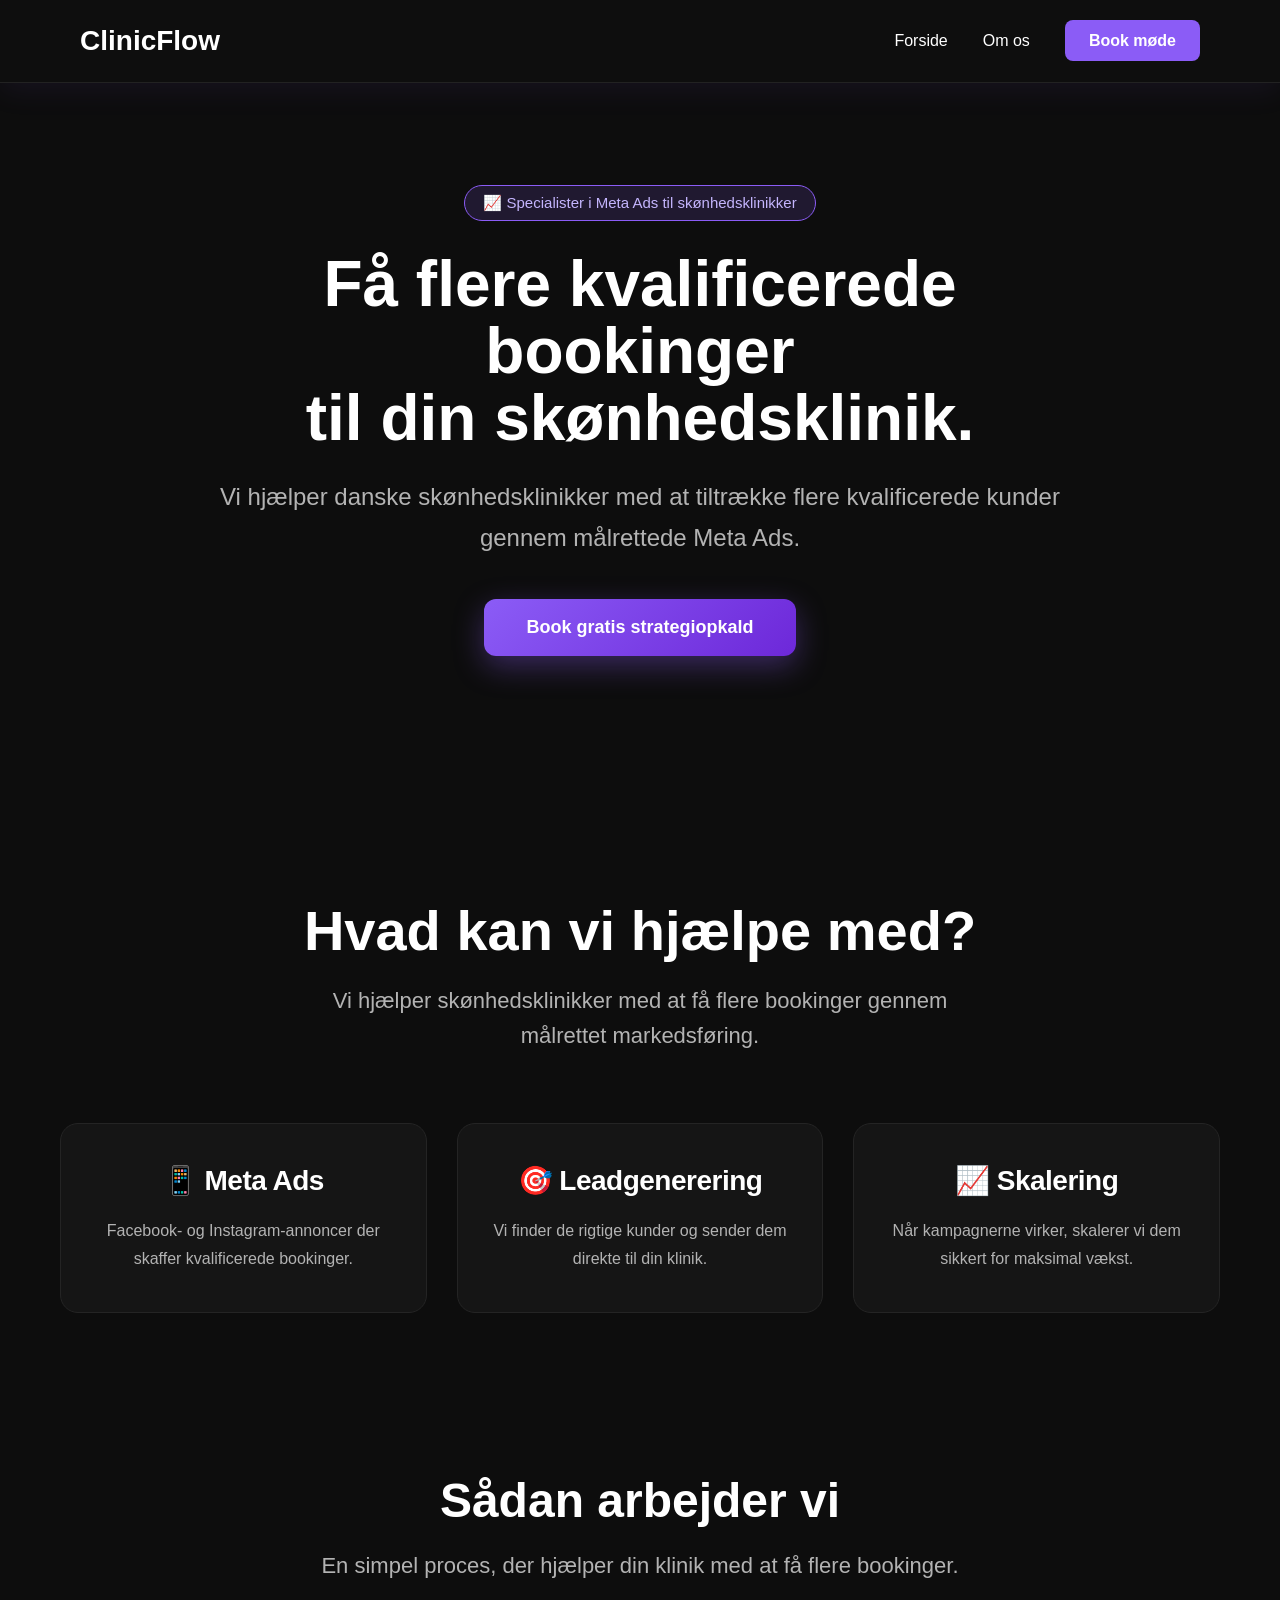
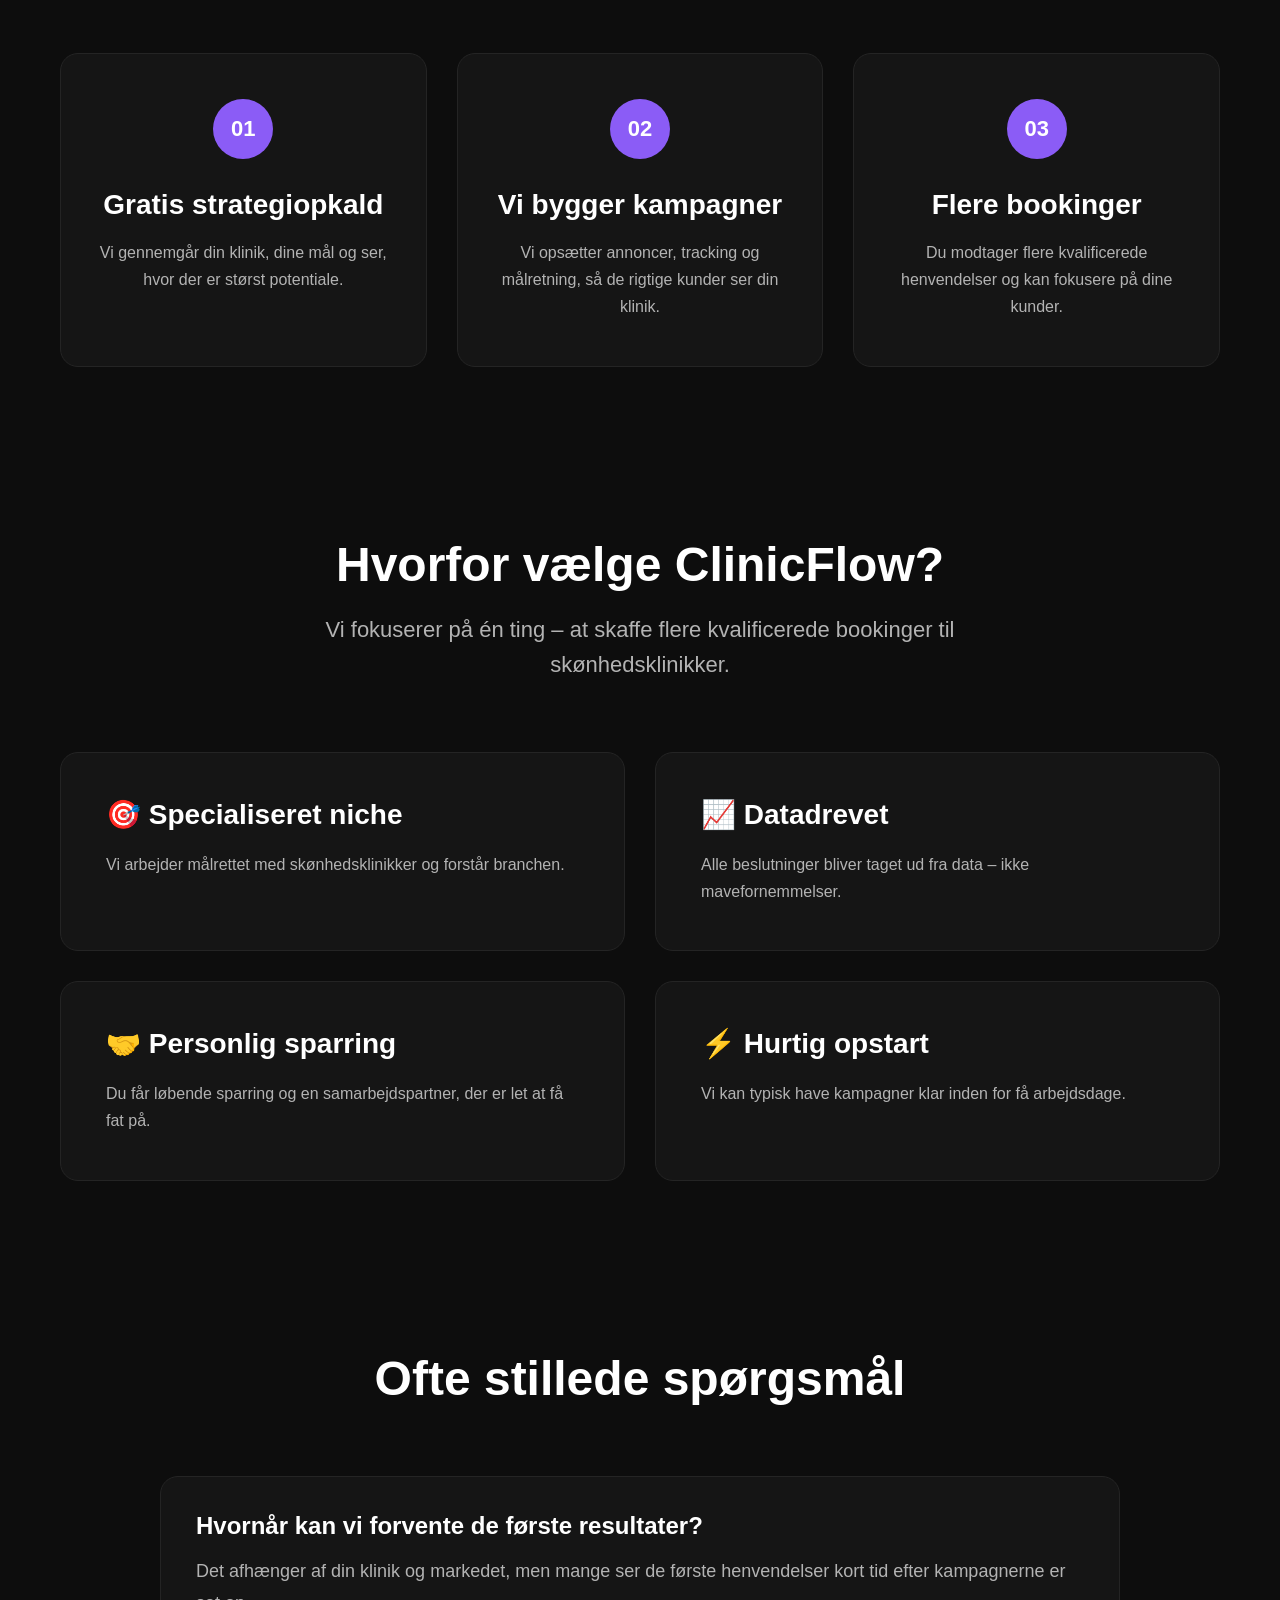
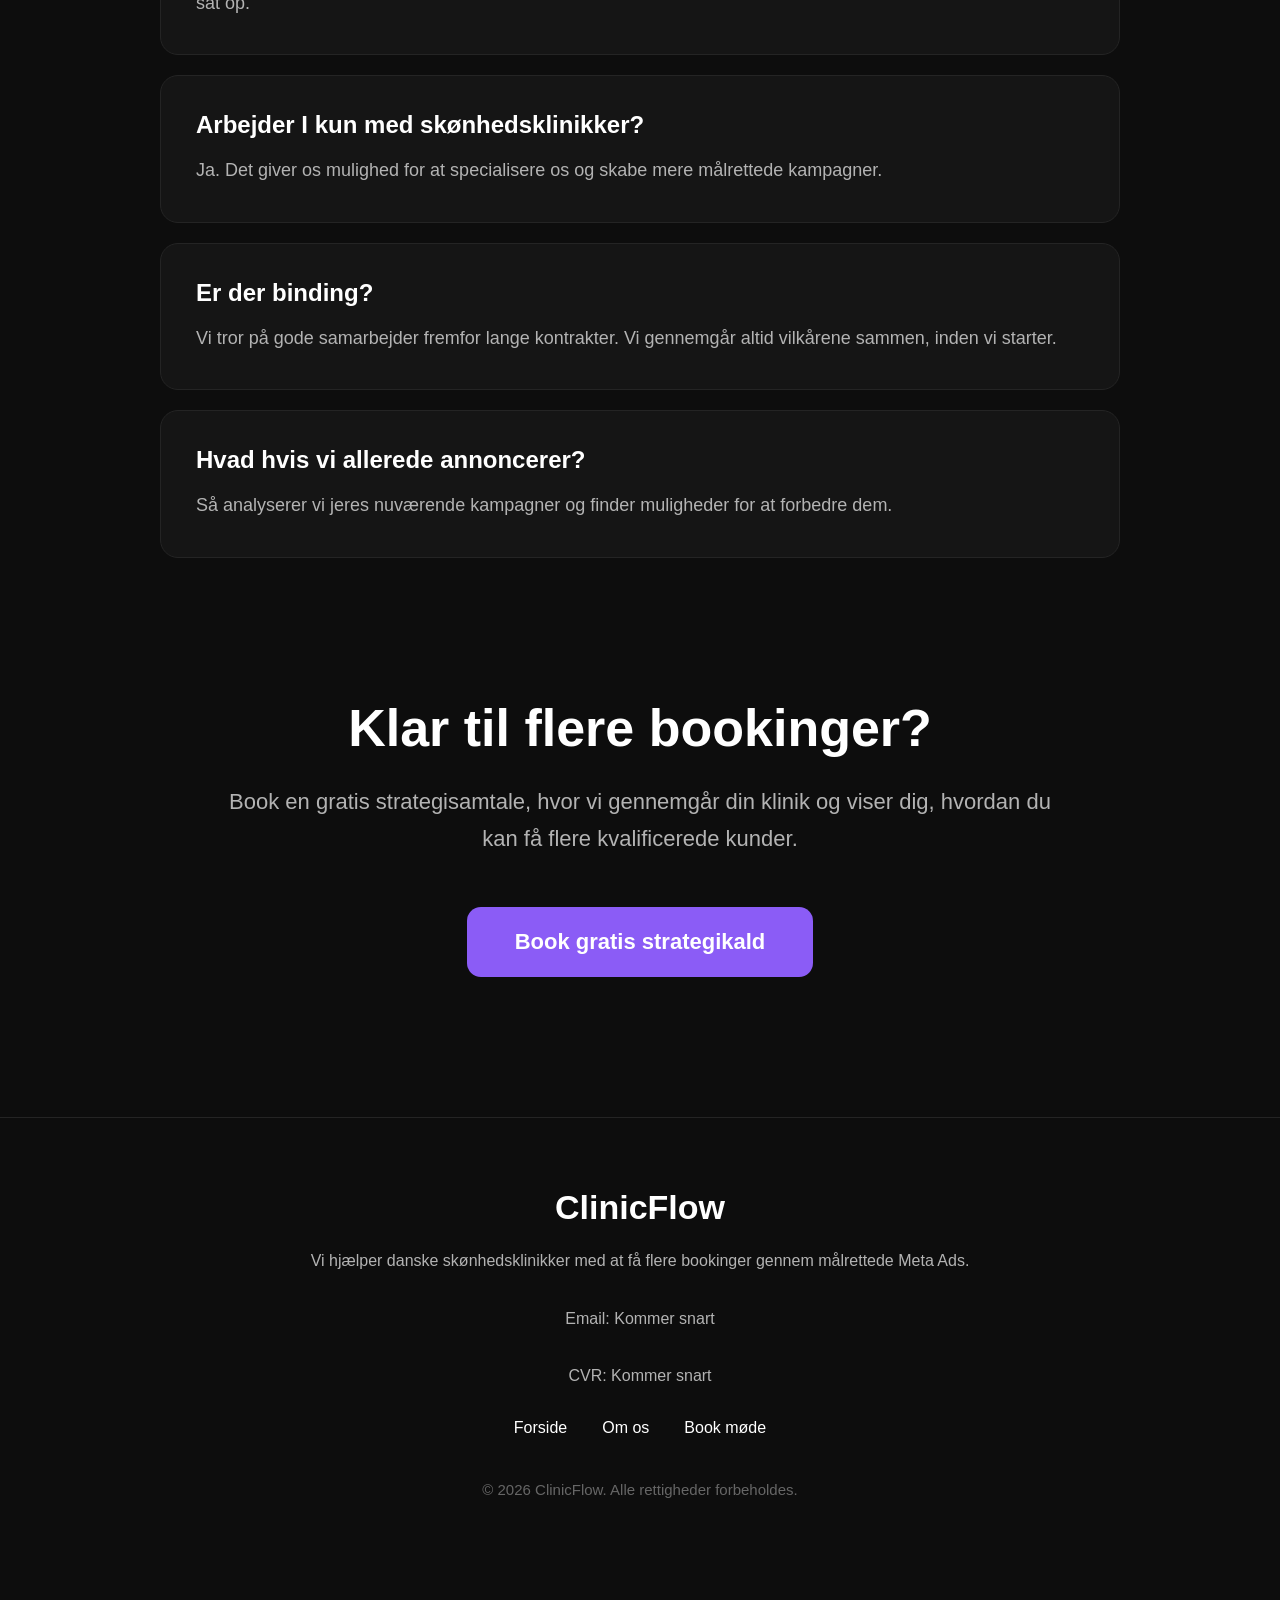
==== index.html @ 16486a9a "Tilføj hjemmeside" ====
<!DOCTYPE html>
<html lang="da">
<head>
    <meta charset="UTF-8">
    <meta name="viewport" content="width=device-width, initial-scale=1.0">

    <title>ClinicFlow | Flere bookinger til din skønhedsklinik</title>

    <link rel="stylesheet" href="css/style.css">
</head>
<body>

    
<header>
    <nav class="navbar">
        <a href="index.html" class="logo">ClinicFlow</a>

        <ul class="nav-links">
            <li><a href="index.html">Forside</a></li>
            <li><a href="about.html">Om os</a></li>
            <li><a href="book.html" class="cta-btn">Book møde</a></li>
        </ul>
    </nav>
</header>
<section class="hero">
    <div class="hero-content">

        <p class="hero-tag">
            📈 Specialister i Meta Ads til skønhedsklinikker
        </p>

        <h1>
            Få flere kvalificerede bookinger<br>
            til din skønhedsklinik.
        </h1>

        <p class="hero-text">
            Vi hjælper danske skønhedsklinikker med at tiltrække flere kvalificerede kunder gennem målrettede Meta Ads.
        </p>

        <a href="book.html" class="hero-button">
            Book gratis strategiopkald
        </a>

    </div>
</section>
<section class="services">

    <h2>Hvad kan vi hjælpe med?</h2>

    <p class="services-subtitle">
        Vi hjælper skønhedsklinikker med at få flere bookinger gennem målrettet markedsføring.
    </p>

    <div class="service-grid">

        <div class="service-card">
            <h3>📱 Meta Ads</h3>
            <p>
                Facebook- og Instagram-annoncer der skaffer kvalificerede bookinger.
            </p>
        </div>

        <div class="service-card">
            <h3>🎯 Leadgenerering</h3>
            <p>
                Vi finder de rigtige kunder og sender dem direkte til din klinik.
            </p>
        </div>

        <div class="service-card">
            <h3>📈 Skalering</h3>
            <p>
                Når kampagnerne virker, skalerer vi dem sikkert for maksimal vækst.
            </p>
        </div>

    </div>

</section>
<section class="process">

    <h2>Sådan arbejder vi</h2>

    <p class="process-subtitle">
        En simpel proces, der hjælper din klinik med at få flere bookinger.
    </p>

    <div class="process-grid">

        <div class="process-card">
            <div class="number">01</div>

            <h3>Gratis strategiopkald</h3>

            <p>
                Vi gennemgår din klinik, dine mål og ser, hvor der er størst potentiale.
            </p>
        </div>

        <div class="process-card">
            <div class="number">02</div>

            <h3>Vi bygger kampagner</h3>

            <p>
                Vi opsætter annoncer, tracking og målretning, så de rigtige kunder ser din klinik.
            </p>
        </div>

        <div class="process-card">
            <div class="number">03</div>

            <h3>Flere bookinger</h3>

            <p>
                Du modtager flere kvalificerede henvendelser og kan fokusere på dine kunder.
            </p>
        </div>

    </div>

</section>
<section class="why">

    <h2>Hvorfor vælge ClinicFlow?</h2>

    <p class="why-subtitle">
        Vi fokuserer på én ting – at skaffe flere kvalificerede bookinger til skønhedsklinikker.
    </p>

    <div class="why-grid">

        <div class="why-card">
            <h3>🎯 Specialiseret niche</h3>
            <p>Vi arbejder målrettet med skønhedsklinikker og forstår branchen.</p>
        </div>

        <div class="why-card">
            <h3>📈 Datadrevet</h3>
            <p>Alle beslutninger bliver taget ud fra data – ikke mavefornemmelser.</p>
        </div>

        <div class="why-card">
            <h3>🤝 Personlig sparring</h3>
            <p>Du får løbende sparring og en samarbejdspartner, der er let at få fat på.</p>
        </div>

        <div class="why-card">
            <h3>⚡ Hurtig opstart</h3>
            <p>Vi kan typisk have kampagner klar inden for få arbejdsdage.</p>
        </div>

    </div>

</section>
<section class="faq">

    <h2>Ofte stillede spørgsmål</h2>

    <div class="faq-container">

        <div class="faq-item">
            <h3>Hvornår kan vi forvente de første resultater?</h3>

            <p>
                Det afhænger af din klinik og markedet, men mange ser de første henvendelser kort tid efter kampagnerne er sat op.
            </p>
        </div>

        <div class="faq-item">
            <h3>Arbejder I kun med skønhedsklinikker?</h3>

            <p>
                Ja. Det giver os mulighed for at specialisere os og skabe mere målrettede kampagner.
            </p>
        </div>

        <div class="faq-item">
            <h3>Er der binding?</h3>

            <p>
                Vi tror på gode samarbejder fremfor lange kontrakter. Vi gennemgår altid vilkårene sammen, inden vi starter.
            </p>
        </div>

        <div class="faq-item">
            <h3>Hvad hvis vi allerede annoncerer?</h3>

            <p>
                Så analyserer vi jeres nuværende kampagner og finder muligheder for at forbedre dem.
            </p>
        </div>

    </div>

</section>
<section class="cta-section">

    <h2>Klar til flere bookinger?</h2>

    <p>
        Book en gratis strategisamtale, hvor vi gennemgår din klinik
        og viser dig, hvordan du kan få flere kvalificerede kunder.
    </p>

    <a href="book.html" class="cta-large">
        Book gratis strategikald
    </a>

</section>
</section>

<footer>

    <h3>ClinicFlow</h3>

    <p>
        Vi hjælper danske skønhedsklinikker med at få flere bookinger gennem målrettede Meta Ads.
    </p>
    <p>Email: Kommer snart</p>
    <p>CVR: Kommer snart</p>

    <div class="footer-links">
        <a href="index.html">Forside</a>
        <a href="about.html">Om os</a>
        <a href="book.html">Book møde</a>
    </div>

    <p class="copyright">
        © 2026 ClinicFlow. Alle rettigheder forbeholdes.
    </p>

</footer>

<script src="js/script.js"></script>
</body>
</html>
---- css/style.css ----
* {
    margin: 0;
    padding: 0;
    box-sizing: border-box;
}

body {
    font-family: Arial, Helvetica, sans-serif;
    background-color: #0d0d0d;
    color: white;
}

header {
    position: sticky;
    top: 0;
    z-index: 1000;
    transition: all 0.3s ease;

    background: rgba(15, 15, 15, 0.9);
    backdrop-filter: blur(12px);
    border-bottom: 1px solid #222;
    box-shadow: 0 8px 30px rgba(139, 92, 246, 0.08);
}

.navbar {
    max-width: 1200px;
    margin: 0 auto;
    padding: 25px 40px;

    display: flex;
    justify-content: space-between;
    align-items: center;
}

.logo {
    color: white;
    text-decoration: none;
    font-size: 28px;
    font-weight: bold;
}

.nav-links {
    display: flex;
    list-style: none;
    gap: 35px;
    align-items: center;
}

.nav-links a {
    color: white;
    text-decoration: none;
    transition: 0.3s;
}

.nav-links a:hover {
    color: #8b5cf6;
}

.cta-btn {
    background: #8b5cf6;
    padding: 12px 24px;
    border-radius: 8px;
    font-weight: bold;
}

.cta-btn:hover {
    background: #7c3aed;
    color: white !important;
}

/* HERO */

.hero {
    min-height: 75vh;
    display: flex;
    justify-content: center;
    align-items: center;
    text-align: center;
    padding: 0 20px;
}

.hero-content {
    max-width: 900px;
}

.hero-tag {
    display: inline-block;
    background: rgba(139,92,246,0.15);
    border: 1px solid #8b5cf6;
    color: #c4b5fd;
    padding: 8px 18px;
    border-radius: 30px;
    margin-bottom: 30px;
    font-size: 15px;
}

.hero h1 {
    font-size: 64px;
    line-height: 1.05;
    margin-bottom: 25px;
}

.hero-text {
    font-size: 24px;
    color: #b3b3b3;
    line-height: 1.7;
    margin-bottom: 40px;
}

.hero-button {
    display: inline-block;
    background: linear-gradient(135deg, #8b5cf6, #6d28d9);
    color: white;
    text-decoration: none;
    padding: 18px 42px;
    border-radius: 12px;
    font-size: 18px;
    font-weight: bold;
    transition: all 0.3s ease;
    box-shadow: 0 10px 30px rgba(139,92,246,0.35);
}

.hero-button:hover {
    transform: translateY(-3px);
    box-shadow: 0 15px 40px rgba(139,92,246,0.5);
}

.hero-button:hover {
    background: #7c3aed;
}

/* STATS */

.stats {
    max-width: 1000px;
    margin: 100px auto;
    display: flex;
    justify-content: space-between;
    gap: 30px;
    padding: 0 20px;
}

.stat-box {
    flex: 1;
    background: #151515;
    border: 1px solid #242424;
    border-radius: 16px;
    padding: 40px 20px;
    text-align: center;
    transition: 0.3s;
}

.stat-box:hover {
    transform: translateY(-8px);
    border-color: #8b5cf6;
}

.stat-box h2 {
    font-size: 48px;
    color: #8b5cf6;
    margin-bottom: 12px;
}

.stat-box p {
    color: #b3b3b3;
    font-size: 18px;
}

/* SERVICES */

.services{
    max-width:1200px;
    margin:140px auto;
    padding:0 20px;
    text-align:center;
}

.services h2{
    font-size:56px;
    margin-bottom:20px;
}

.services-subtitle{
    color:#b3b3b3;
    font-size:22px;
    max-width:700px;
    margin:0 auto 70px;
    line-height:1.6;
}

.service-grid{
    display:grid;
    grid-template-columns:repeat(3,1fr);
    gap:30px;
}

.service-card{
    background:#151515;
    border:1px solid #242424;
    border-radius:18px;
    padding:40px 30px;
    transition: transform 0.3s ease,
            border-color 0.3s ease,
            box-shadow 0.3s ease;
            overflow: hidden;
}

.service-card:hover{
    transform:translateY(-8px);
    border-color:#8b5cf6;
    box-shadow: 0 20px 40px rgba(139, 92, 246, 0.15);
}

.service-card h3{
    font-size:28px;
    margin-bottom:20px;
    letter-spacing: -0.5px;
}

.service-card p{
    color:#b3b3b3;
    line-height:1.7;
}

/* PROCESS */

.process{
    max-width:1200px;
    margin:160px auto;
    padding:0 20px;
    text-align:center;
}

.process h2{
    font-size:48px;
    margin-bottom:20px;
}

.process-subtitle{
    color:#b3b3b3;
    font-size:22px;
    max-width:700px;
    margin:0 auto 70px;
    line-height:1.6;
}

.process-grid{
    display:grid;
    grid-template-columns:repeat(3,1fr);
    gap:30px;
}

.process-card{
    background:#151515;
    border:1px solid #242424;
    border-radius:18px;
    padding:45px 35px;
    transition: transform 0.3s ease,
            border-color 0.3s ease,
            box-shadow 0.3s ease;
}

.process-card:hover{
    transform:translateY(-8px);
    border-color:#8b5cf6;
    box-shadow: 0 20px 40px rgba(139, 92, 246, 0.15);
}

.number{
    width:60px;
    height:60px;
    margin:0 auto 30px;

    border-radius:50%;
    background:#8b5cf6;

    display:flex;
    justify-content:center;
    align-items:center;

    font-size:22px;
    font-weight:bold;
}

.process-card h3{
    font-size:28px;
    margin-bottom:18px;
}

.process-card p{
    color:#b3b3b3;
    line-height:1.7;
}

/* WHY */

.why{
    max-width:1200px;
    margin:170px auto;
    padding:0 20px;
    text-align:center;
}

.why h2{
    font-size:48px;
    margin-bottom:20px;
}

.why-subtitle{
    max-width:700px;
    margin:0 auto 70px;
    color:#b3b3b3;
    font-size:22px;
    line-height:1.6;
}

.why-grid{
    display:grid;
    grid-template-columns:repeat(2,1fr);
    gap:30px;
}

.why-card{
    background:#151515;
    border:1px solid #242424;
    border-radius:18px;
    padding:45px;
    text-align:left;
    transition: transform 0.3s ease,
            border-color 0.3s ease,
            box-shadow 0.3s ease;
}

.why-card:hover{
    transform:translateY(-8px);
    border-color:#8b5cf6;
    box-shadow: 0 20px 40px rgba(139, 92, 246, 0.15);
}

.why-card h3{
    font-size:28px;
    margin-bottom:20px;
}

.why-card p{
    color:#b3b3b3;
    line-height:1.7;
}

/* CTA */

.cta-section{
    max-width:900px;
    margin:140px auto;
    text-align:center;
    padding:0 20px;
}

.cta-section h2{
    font-size:52px;
    margin-bottom:25px;
}

.cta-section p{
    color:#b3b3b3;
    font-size:22px;
    line-height:1.7;
    margin-bottom:50px;
}

.cta-large{
    display:inline-block;
    background:#8b5cf6;
    color:white;
    text-decoration:none;
    padding:22px 48px;
    border-radius:14px;
    font-size:22px;
    font-weight:bold;
    transition: transform 0.3s ease,
            border-color 0.3s ease,
            box-shadow 0.3s ease;
}

.cta-large:hover{
    background:#7c3aed;
    transform:translateY(-4px);
    box-shadow:0 18px 35px rgba(139,92,246,.35);
}

/* FOOTER */

footer{
    margin-top:140px;
    padding:70px 20px;
    border-top:1px solid #242424;
    text-align:center;
}

footer h3{
    font-size:34px;
    margin-bottom:20px;
}

footer p{
    color:#b3b3b3;
    max-width:700px;
    margin:0 auto 30px;
    line-height:1.7;
}

.footer-links{
    display:flex;
    justify-content:center;
    gap:35px;
    margin-bottom:40px;
}

.footer-links a{
    color:white;
    text-decoration:none;
}

.footer-links a:hover{
    color:#8b5cf6;
}

.copyright{
    color:#666;
    font-size:15px;
}

/* ABOUT HERO */

.about-hero{
    max-width:1000px;
    margin:120px auto;
    padding:0 20px;
    text-align:center;
}

.about-hero h1{
    font-size:64px;
    margin:35px 0;
    line-height:1.2;
}

.about-text{
    max-width:850px;
    margin:0 auto;
    color:#b3b3b3;
    font-size:24px;
    line-height:1.7;
}

.founders {
    max-width: 900px;
    margin: 120px auto;
    padding: 0 20px;
    text-align: center;
}

.founders h2 {
    font-size: 48px;
    margin-bottom: 30px;
}

.founders p {
    font-size: 21px;
    color: #b3b3b3;
    line-height: 1.8;
    margin-bottom: 25px;
}

/* MISSION */

.mission{
    max-width:900px;
    margin:140px auto;
    text-align:center;
    padding:0 20px;
}

.mission h2{
    font-size:48px;
    margin-bottom:30px;
}

.mission p{
    color:#b3b3b3;
    font-size:22px;
    line-height:1.8;
}



/* VALUES */

.values{
    max-width:1200px;
    margin:140px auto;
    padding:0 20px;
    text-align:center;
}

.values h2{
    font-size:48px;
    margin-bottom:70px;
}

.value-grid{
    display:grid;
    grid-template-columns:repeat(3,1fr);
    gap:30px;
}

.value-card{
    background:#151515;
    border:1px solid #242424;
    border-radius:18px;
    padding:45px 35px;
    transition: transform 0.3s ease,
            border-color 0.3s ease,
            box-shadow 0.3s ease;
}

.value-card:hover{
    transform:translateY(-8px);
    border-color:#8b5cf6;
}

.value-card h3{
    font-size:28px;
    margin-bottom:20px;
}

.value-card p{
    color:#b3b3b3;
    line-height:1.7;
}

.active{
    color:#8b5cf6 !important;
    font-weight:bold;
}

.scrolled {
    background: rgba(13, 13, 13, 0.9);
    backdrop-filter: blur(12px);
    border-bottom: 1px solid #242424;
    transition: all 0.3s ease;
}

/* MOBILE */

@media (max-width: 768px) {

    .navbar{
        padding:20px;
    }

    .nav-links{
    gap:12px;
}

.nav-links a{
    font-size:15px;
}

.cta-btn{
    padding:10px 16px;
    font-size:14px;
}

    .logo{
        font-size:18px;
    }

    .hero h1{
    font-size:42px;
    line-height:1.15;
}

    .hero-text{
        font-size:20px;
    }

    .stats,
    .service-grid,
    .process-grid,
    .why-grid,
    .value-grid{
        grid-template-columns:1fr;
    }

}

/* FAQ */

.faq{
    max-width:1000px;
    margin:140px auto;
    padding:0 20px;
}

.faq h2{
    text-align:center;
    font-size:48px;
    margin-bottom:70px;
}

.faq-container{
    display:flex;
    flex-direction:column;
    gap:20px;
}

.faq-item{
    background:#151515;
    border:1px solid #242424;
    border-radius:18px;
    padding:35px;
    transition: transform 0.3s ease,
            border-color 0.3s ease,
            box-shadow 0.3s ease;
}

.faq-item:hover{
    border-color:#8b5cf6;
    transform:translateY(-4px);
    box-shadow: 0 20px 40px rgba(139, 92, 246, 0.15);
}

.faq-item h3{
    font-size:24px;
    margin-bottom:15px;
}

.faq-item p{
    color:#b3b3b3;
    line-height:1.8;
    font-size:18px;
}

/* BOOKING */

.booking{
    max-width:800px;
    margin:120px auto;
    padding:0 20px;
}

.booking-content{
    background:#151515;
    border:1px solid #242424;
    border-radius:20px;
    padding:60px;
}

.booking h1{
    text-align:center;
    font-size:52px;
    margin-bottom:20px;
}

.booking p{
    text-align:center;
    color:#b3b3b3;
    font-size:20px;
    line-height:1.7;
    margin-bottom:50px;
}

.booking-form{
    display:flex;
    flex-direction:column;
    gap:20px;
}

.booking-form input,
.booking-form textarea{

    background:#0d0d0d;
    border:1px solid #2d2d2d;
    color:white;

    padding:18px;

    border-radius:12px;

    font-size:17px;

    outline:none;

    transition:.3s;

}

.booking-form input:focus,
.booking-form textarea:focus{

    border-color:#8b5cf6;

}

.booking-form button{

    background:#8b5cf6;

    color:white;

    border:none;

    padding:20px;

    border-radius:12px;

    font-size:18px;

    font-weight:bold;

    cursor:pointer;

    transition:.3s;

}

.booking-form button:hover{

    background:#7c3aed;

    transform:translateY(-3px);

}
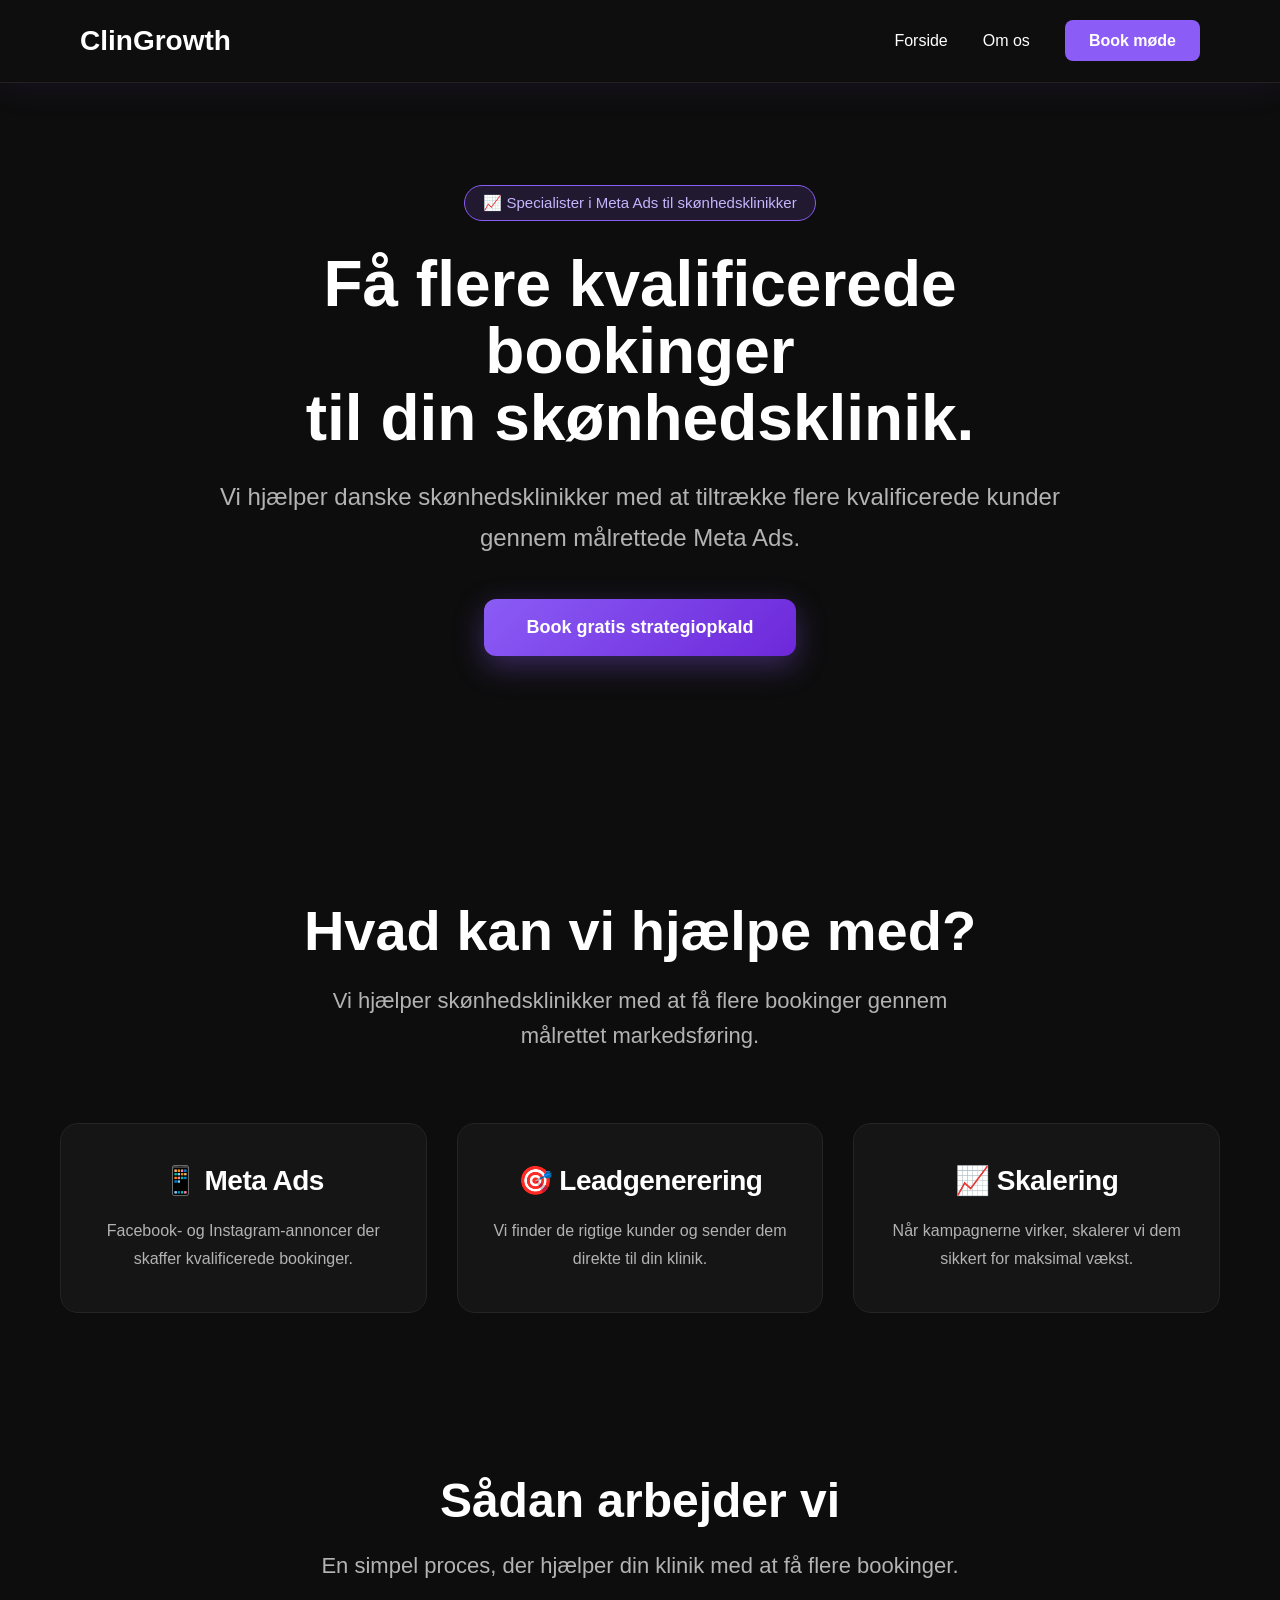
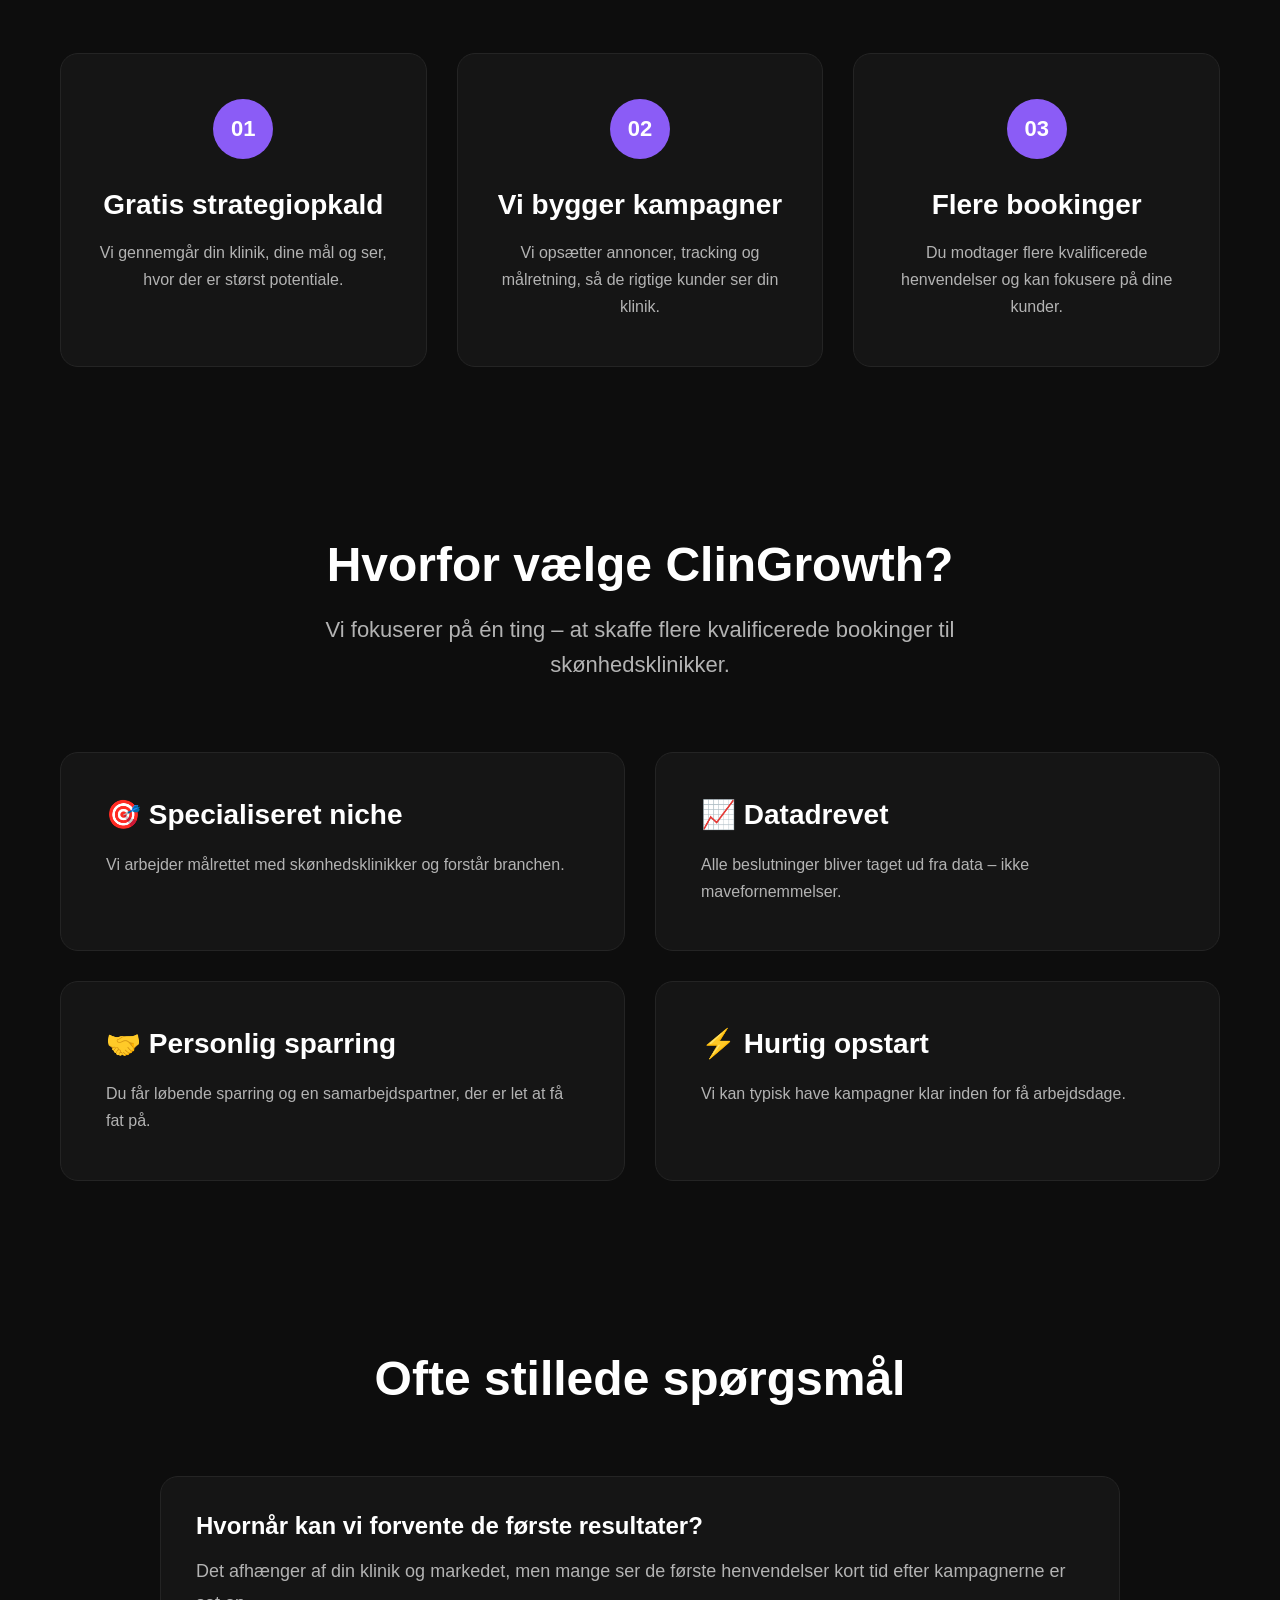
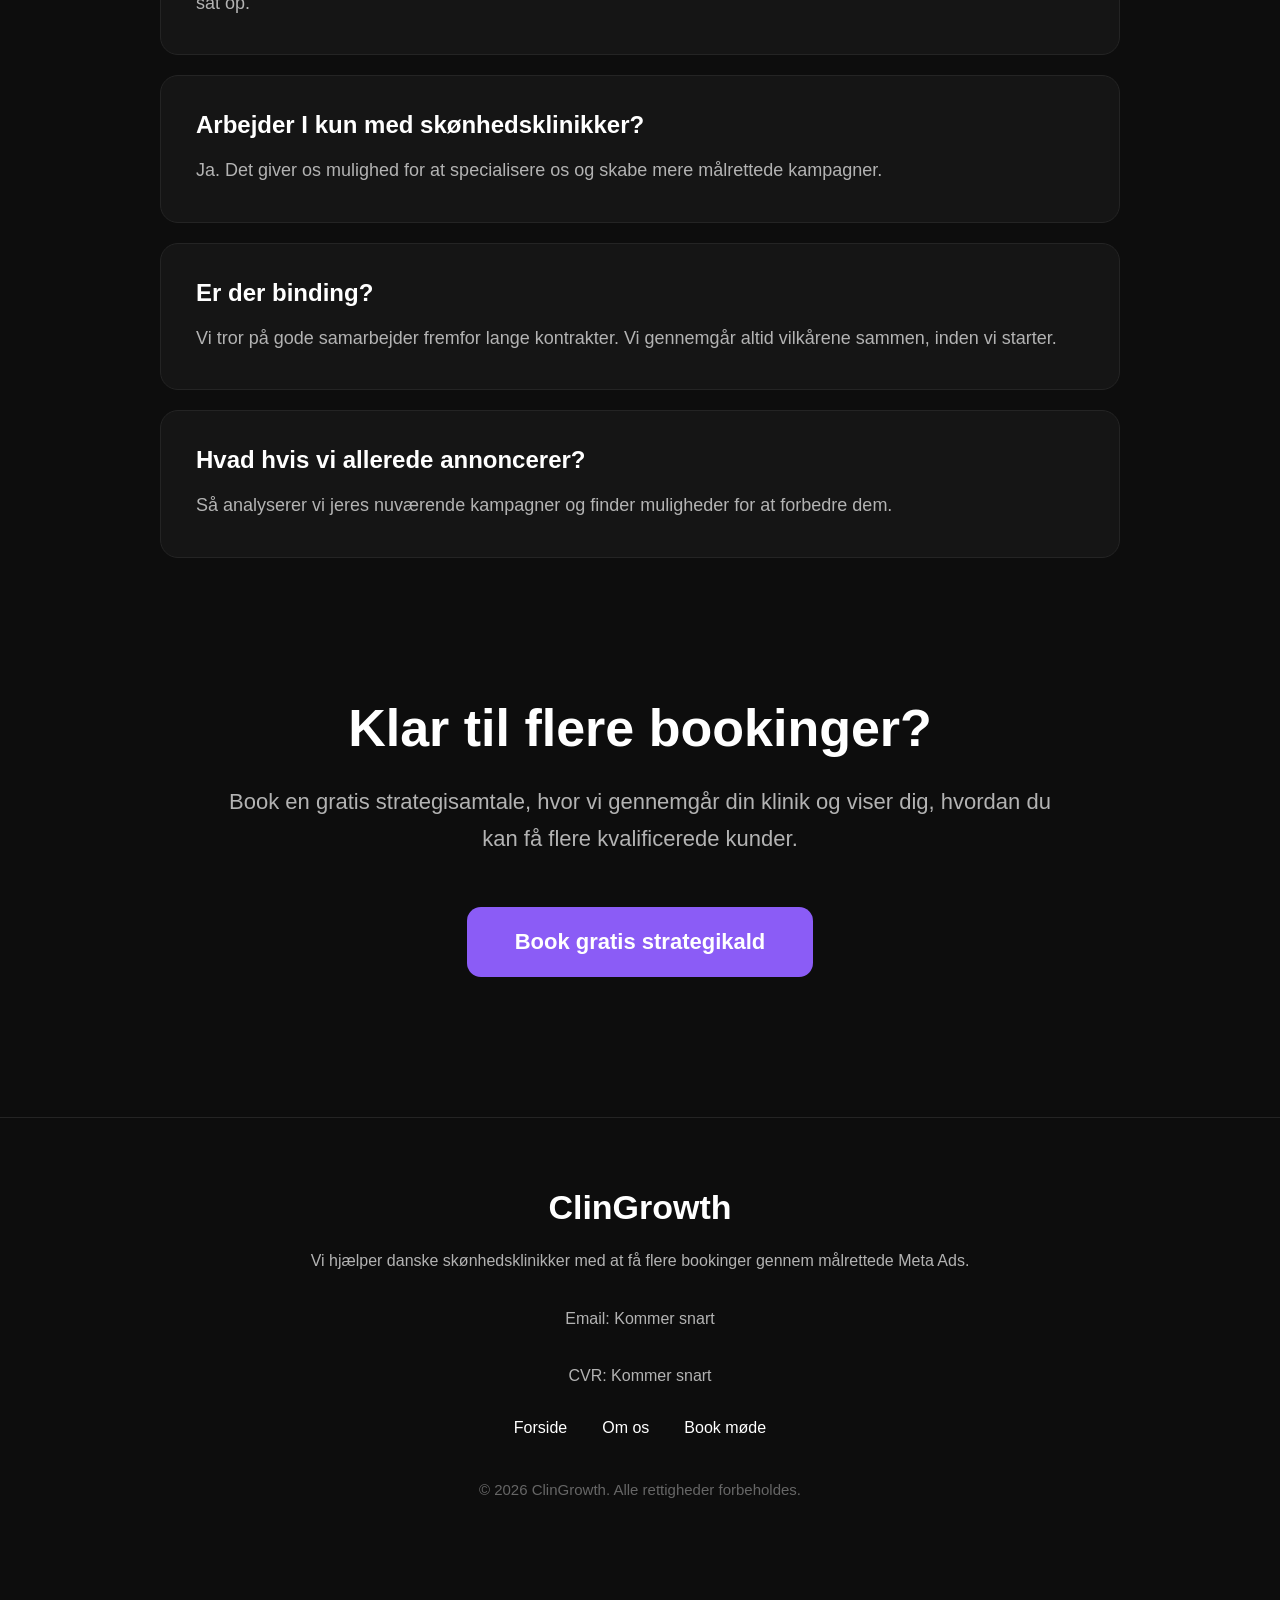
==== commit 866a4d16: "Skiftet ClinicFlow til ClinGrowth" ====
--- a/index.html
+++ b/index.html
@@ -4,7 +4,7 @@
     <meta charset="UTF-8">
     <meta name="viewport" content="width=device-width, initial-scale=1.0">
 
-    <title>ClinicFlow | Flere bookinger til din skønhedsklinik</title>
+    <title>ClinGrowth | Flere bookinger til din skønhedsklinik</title>
 
     <link rel="stylesheet" href="css/style.css">
 </head>
@@ -13,7 +13,7 @@
     
 <header>
     <nav class="navbar">
-        <a href="index.html" class="logo">ClinicFlow</a>
+        <a href="index.html" class="logo">ClinGrowth</a>
 
         <ul class="nav-links">
             <li><a href="index.html">Forside</a></li>
@@ -123,7 +123,7 @@
 </section>
 <section class="why">
 
-    <h2>Hvorfor vælge ClinicFlow?</h2>
+    <h2>Hvorfor vælge ClinGrowth?</h2>
 
     <p class="why-subtitle">
         Vi fokuserer på én ting – at skaffe flere kvalificerede bookinger til skønhedsklinikker.
@@ -213,7 +213,7 @@
 
 <footer>
 
-    <h3>ClinicFlow</h3>
+    <h3>ClinGrowth</h3>
 
     <p>
         Vi hjælper danske skønhedsklinikker med at få flere bookinger gennem målrettede Meta Ads.
@@ -228,7 +228,7 @@
     </div>
 
     <p class="copyright">
-        © 2026 ClinicFlow. Alle rettigheder forbeholdes.
+        © 2026 ClinGrowth. Alle rettigheder forbeholdes.
     </p>
 
 </footer>
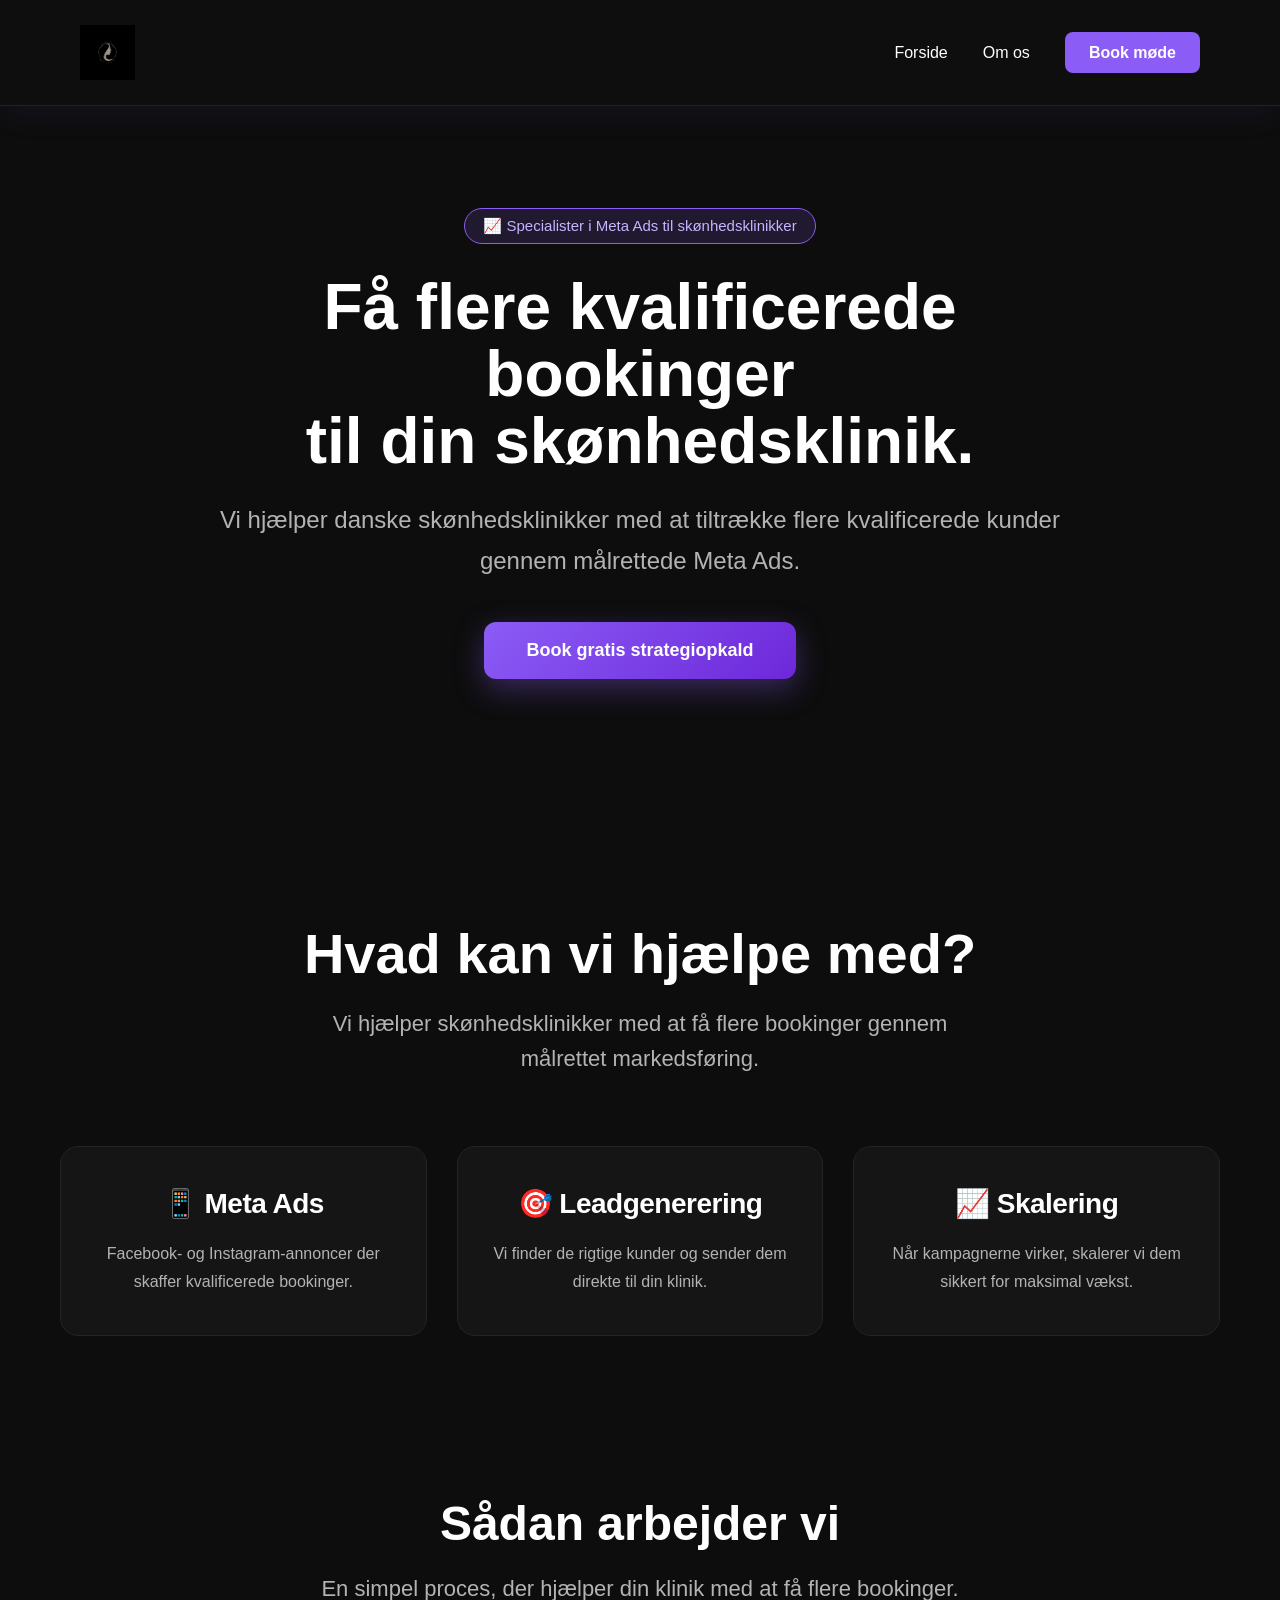
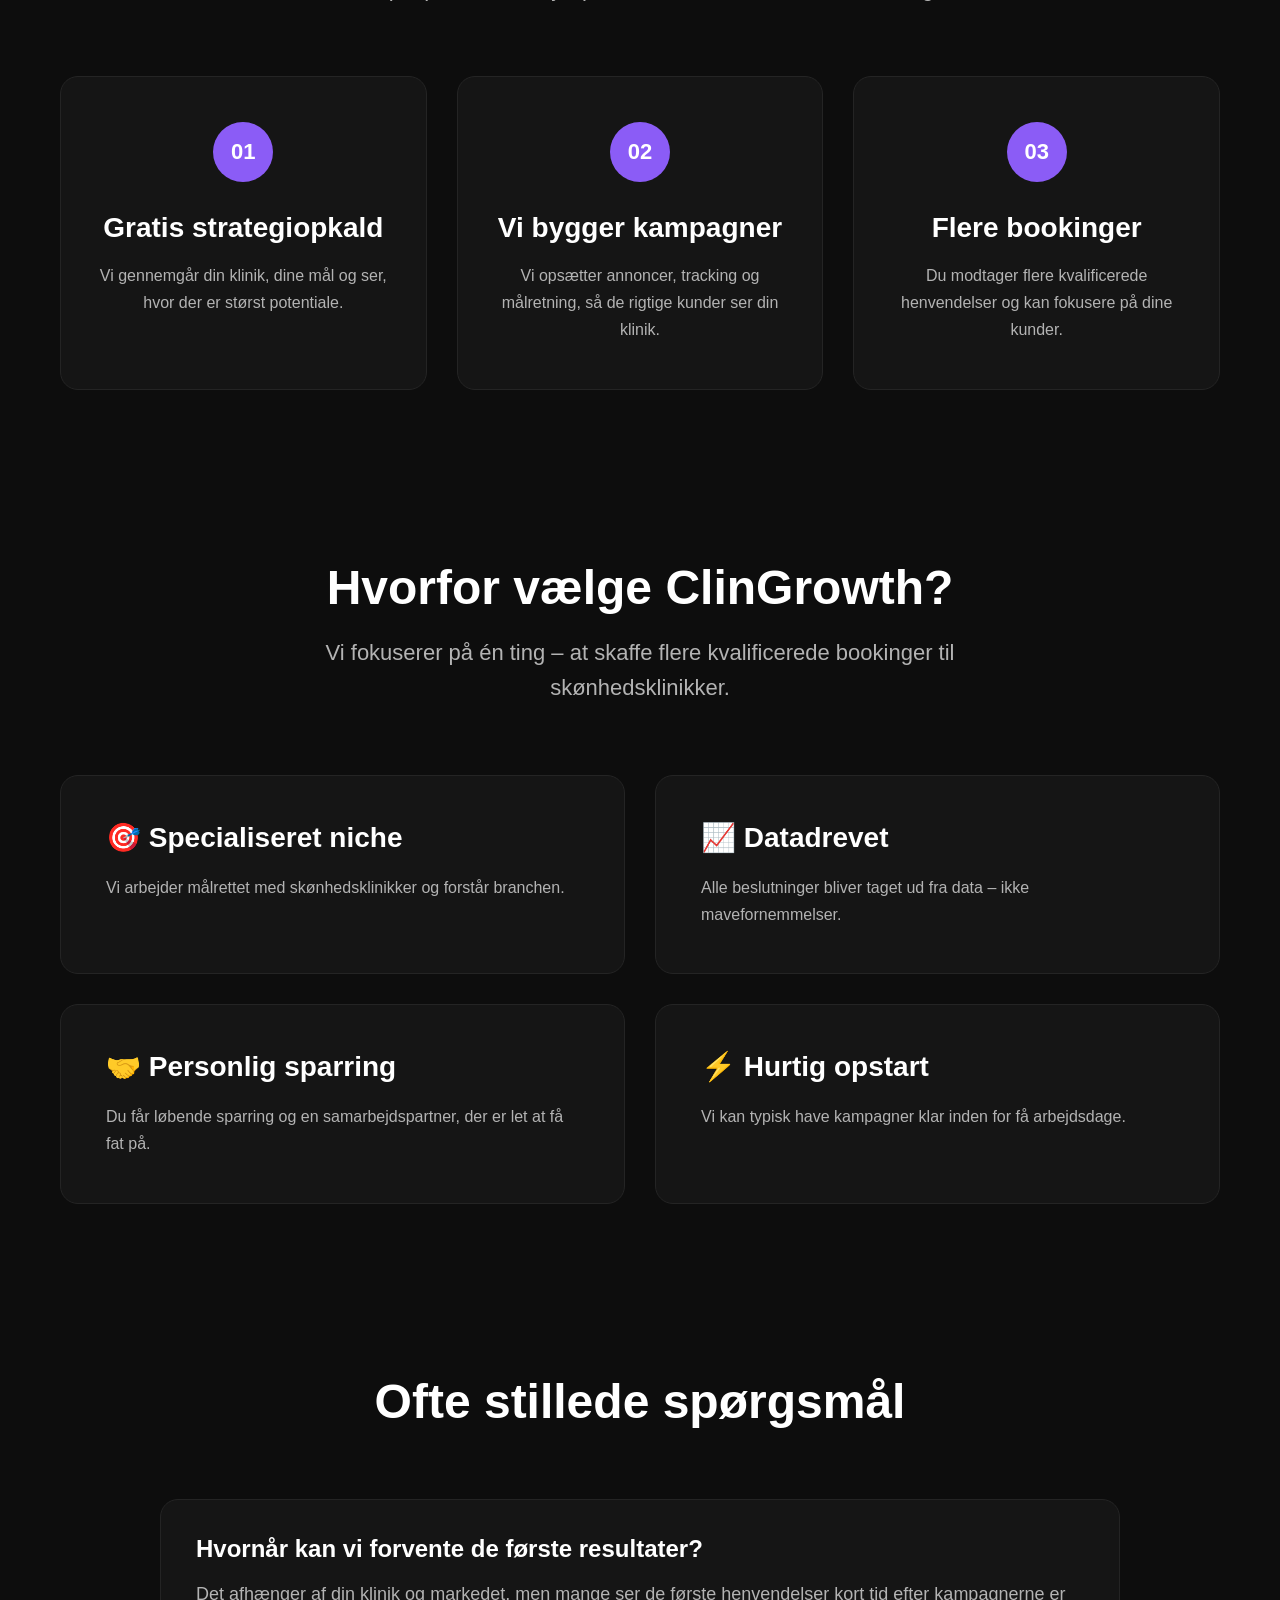
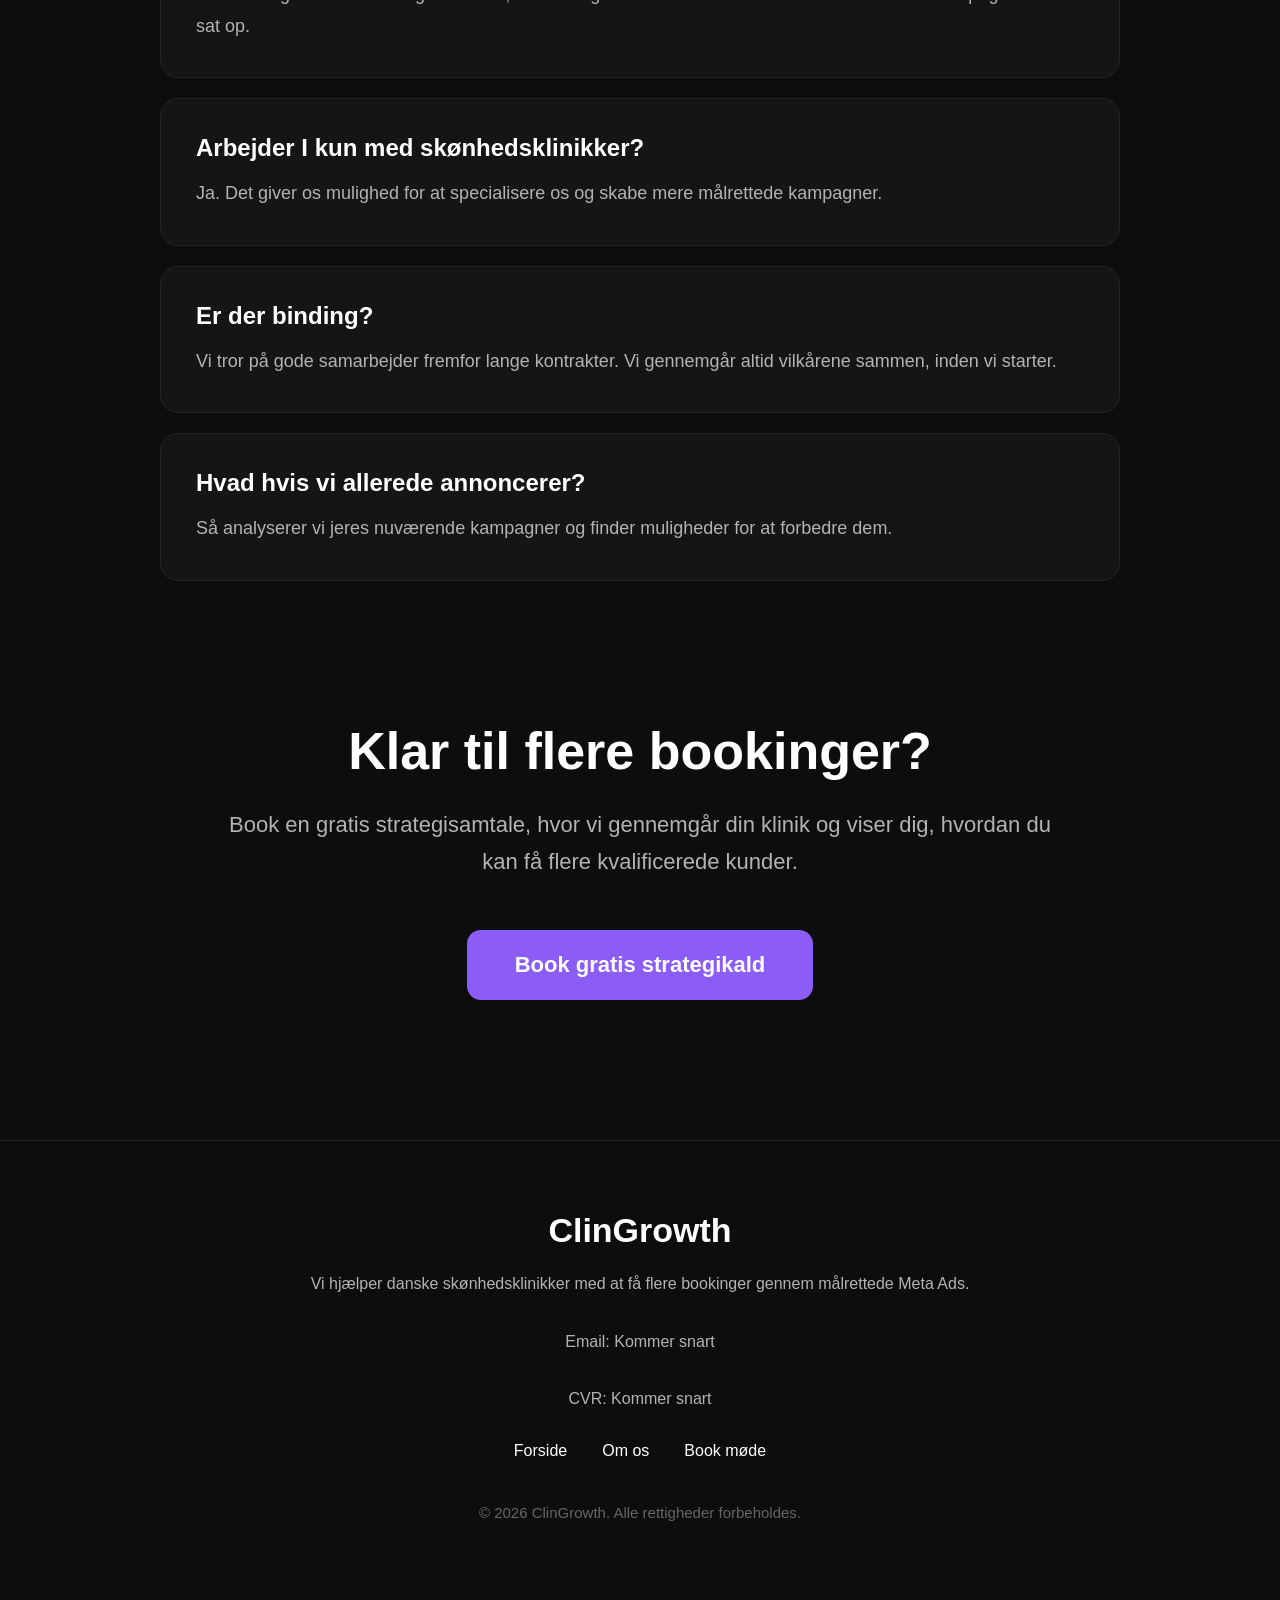
==== commit 5080954d: "Logo transfer" ====
--- a/index.html
+++ b/index.html
@@ -13,7 +13,9 @@
     
 <header>
     <nav class="navbar">
-        <a href="index.html" class="logo">ClinGrowth</a>
+        <a href="index.html" class="logo">
+     <img src="images/Logo.jpg" alt="ClinGrowth Logo">
+     </a>
 
         <ul class="nav-links">
             <li><a href="index.html">Forside</a></li>
--- a/css/style.css
+++ b/css/style.css
@@ -32,11 +32,10 @@
     align-items: center;
 }
 
-.logo {
-    color: white;
-    text-decoration: none;
-    font-size: 28px;
-    font-weight: bold;
+.logo img {
+    height: 55px;
+    width: auto;
+    display: block;
 }
 
 .nav-links {
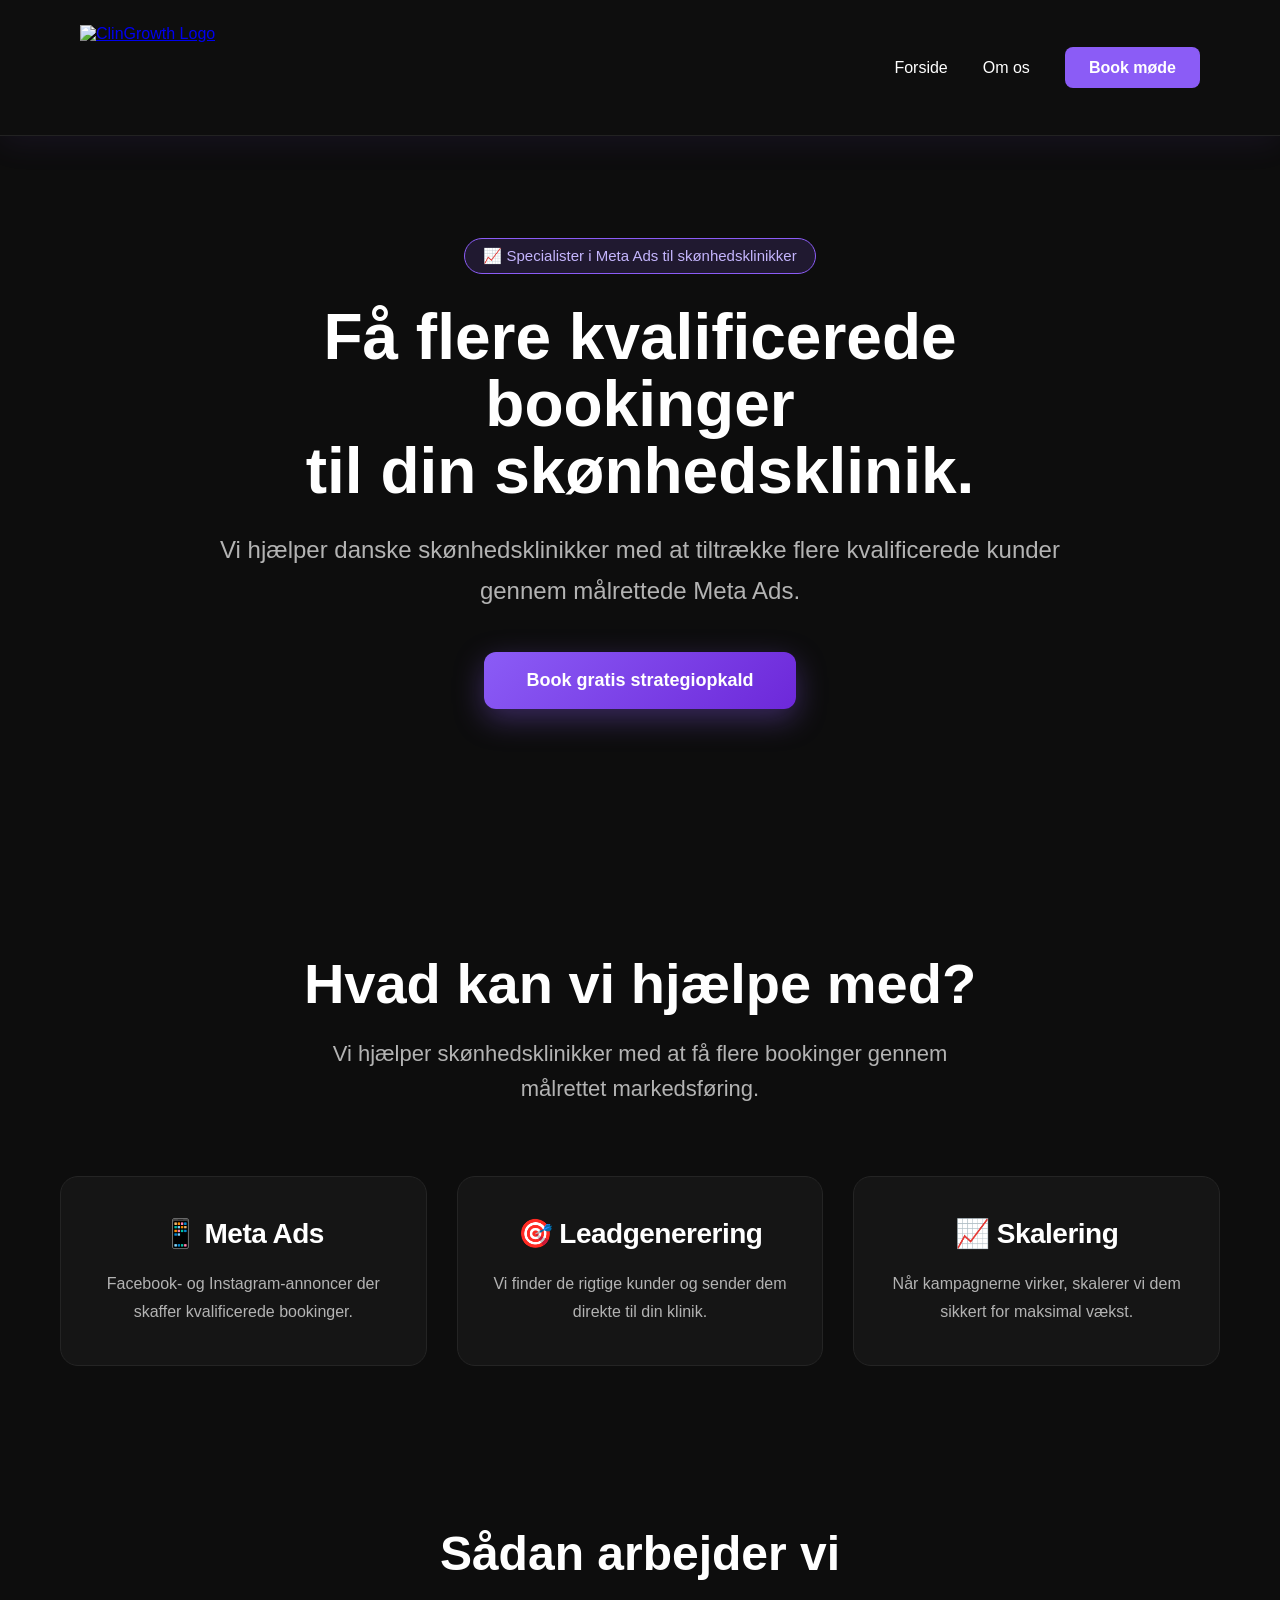
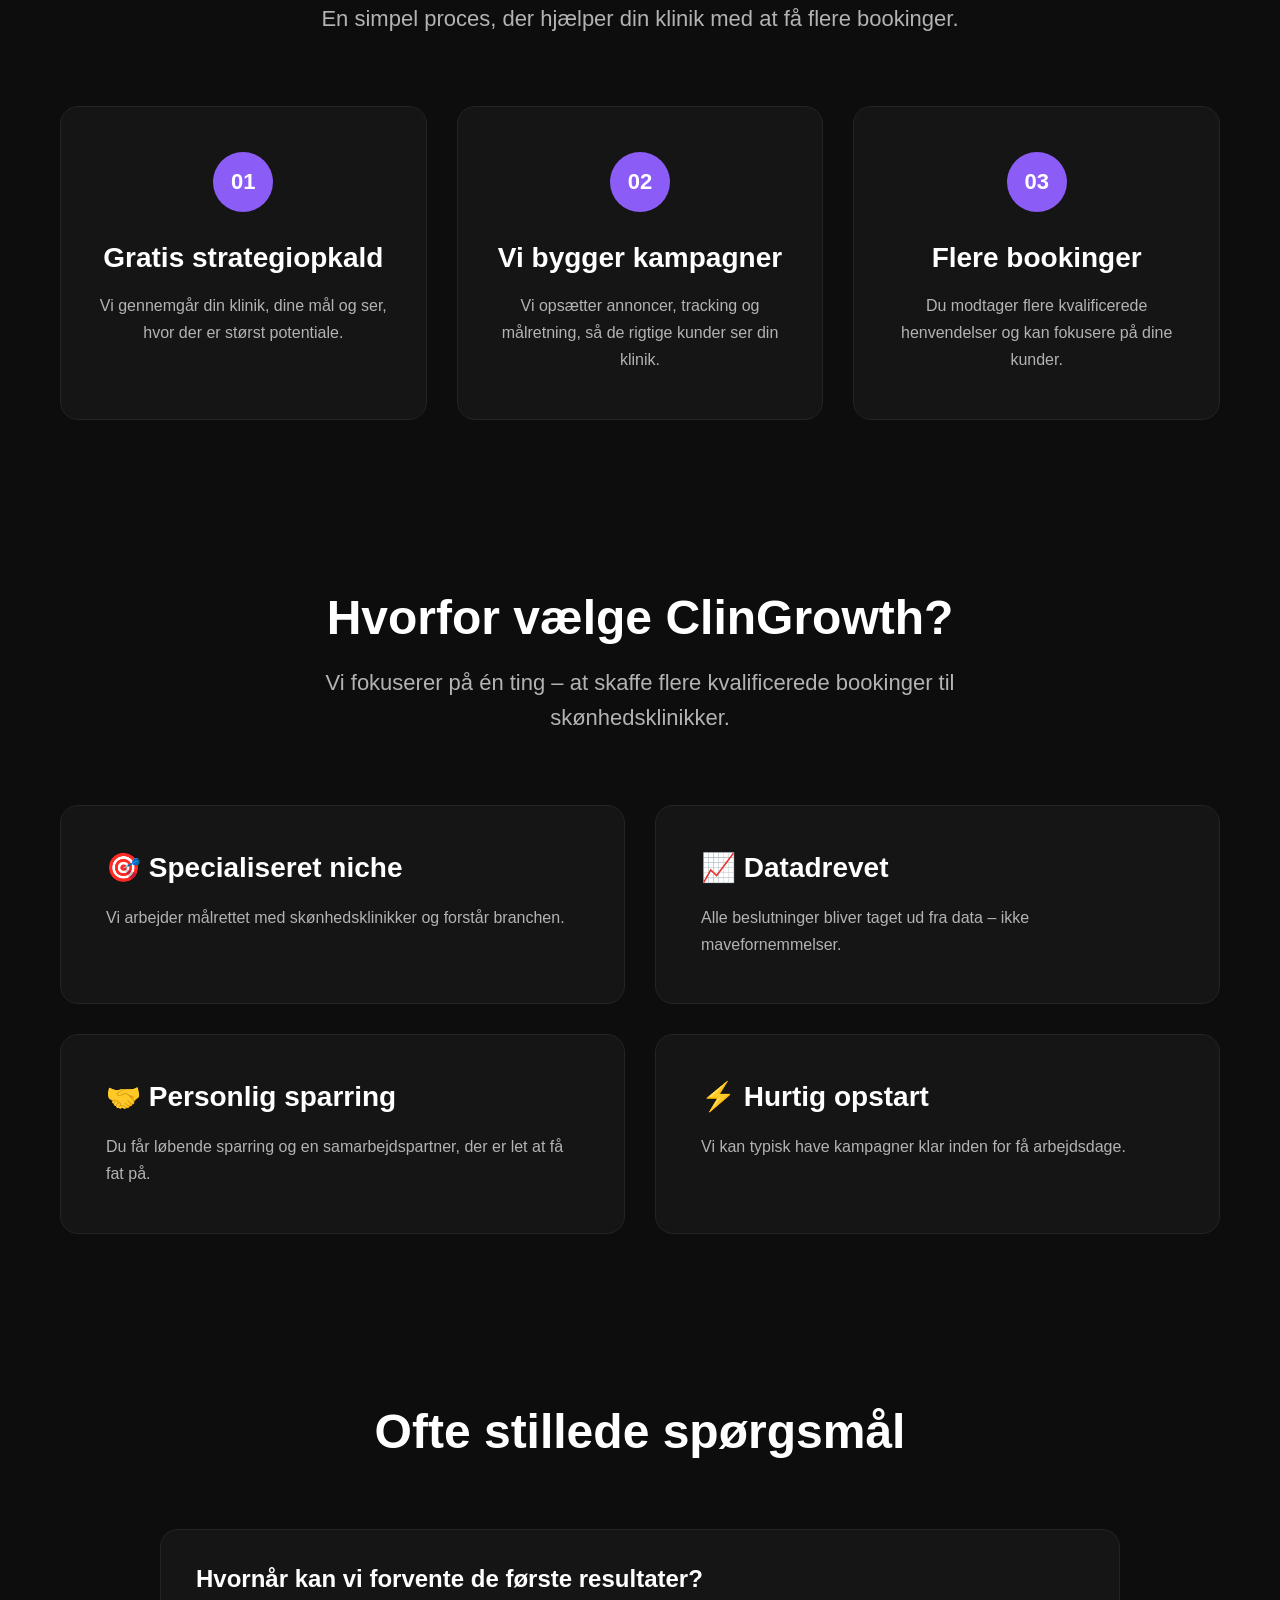
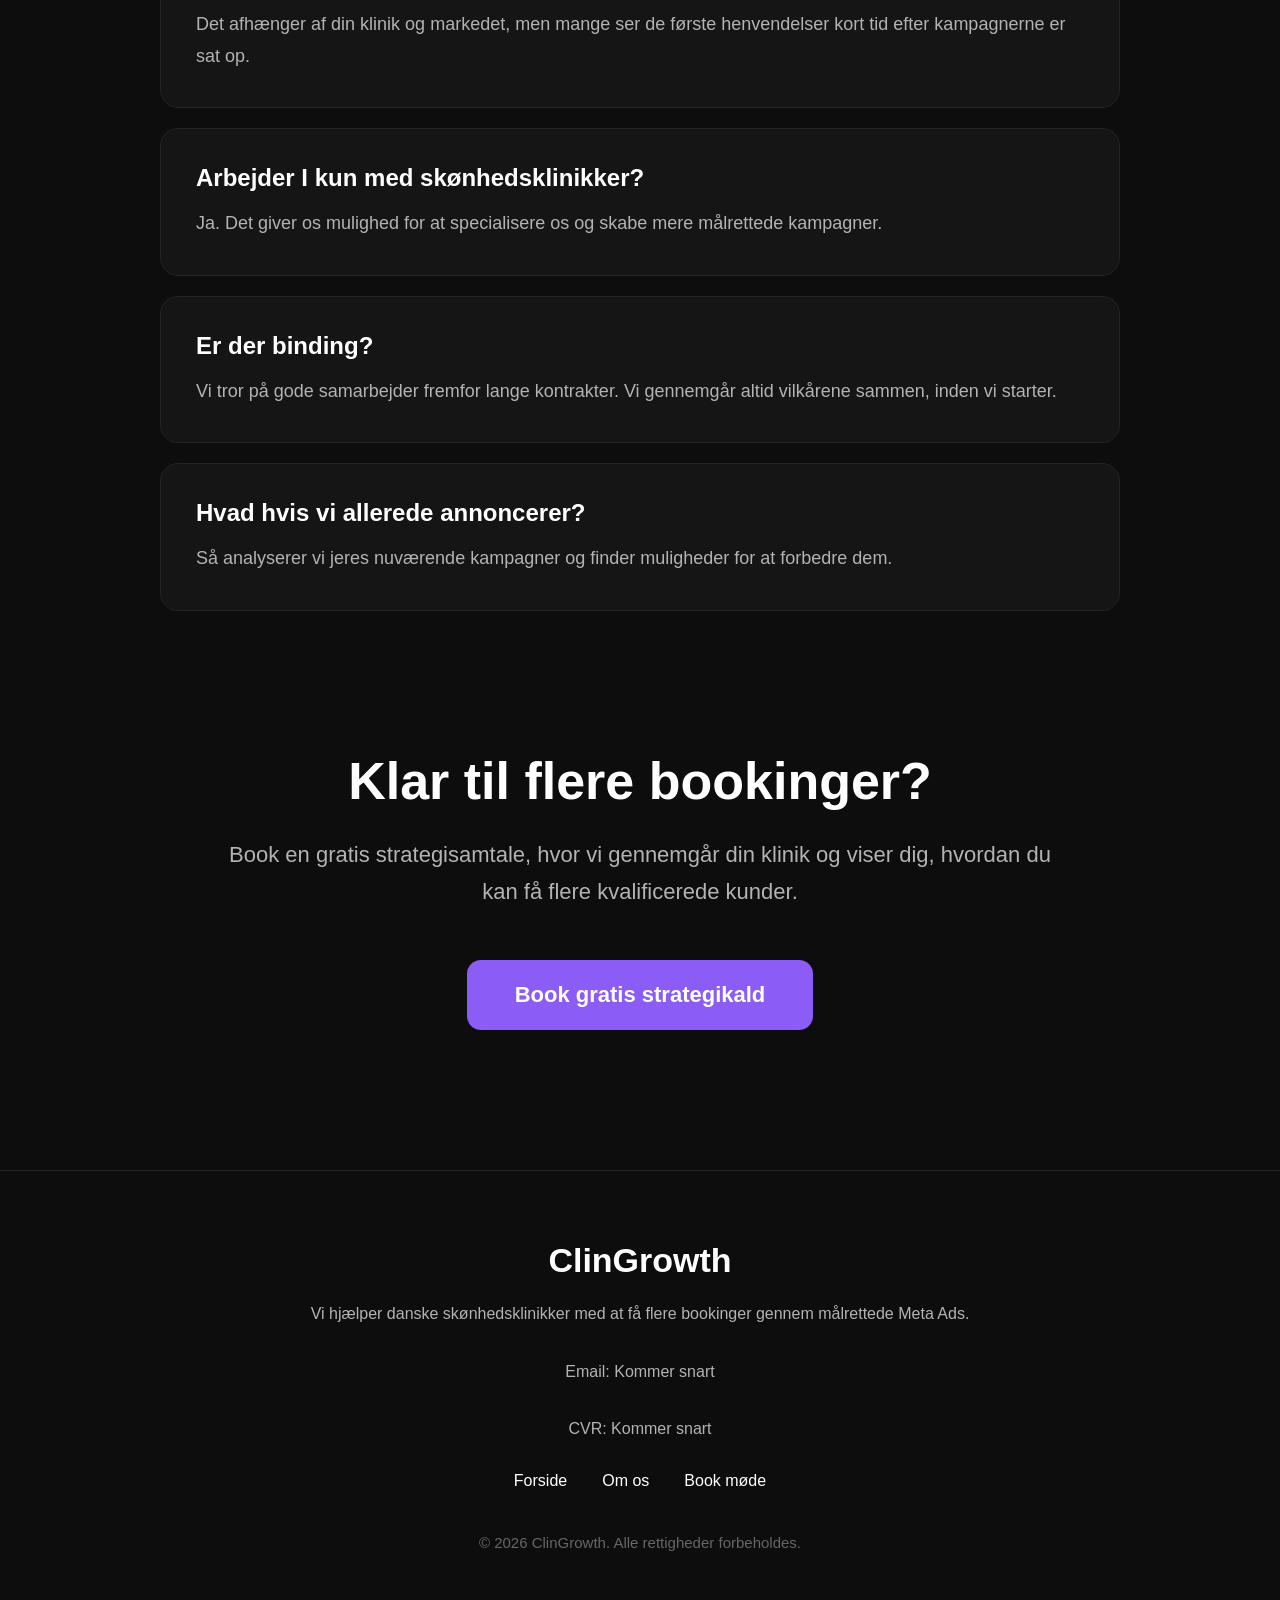
==== commit 9e856680: "index linje 17 skift" ====
--- a/index.html
+++ b/index.html
@@ -14,7 +14,7 @@
 <header>
     <nav class="navbar">
         <a href="index.html" class="logo">
-     <img src="images/Logo.jpg" alt="ClinGrowth Logo">
+     <img src="images/logo.png" alt="ClinGrowth Logo">
      </a>
 
         <ul class="nav-links">
--- a/css/style.css
+++ b/css/style.css
@@ -33,7 +33,7 @@
 }
 
 .logo img {
-    height: 55px;
+    height: 85px;
     width: auto;
     display: block;
 }
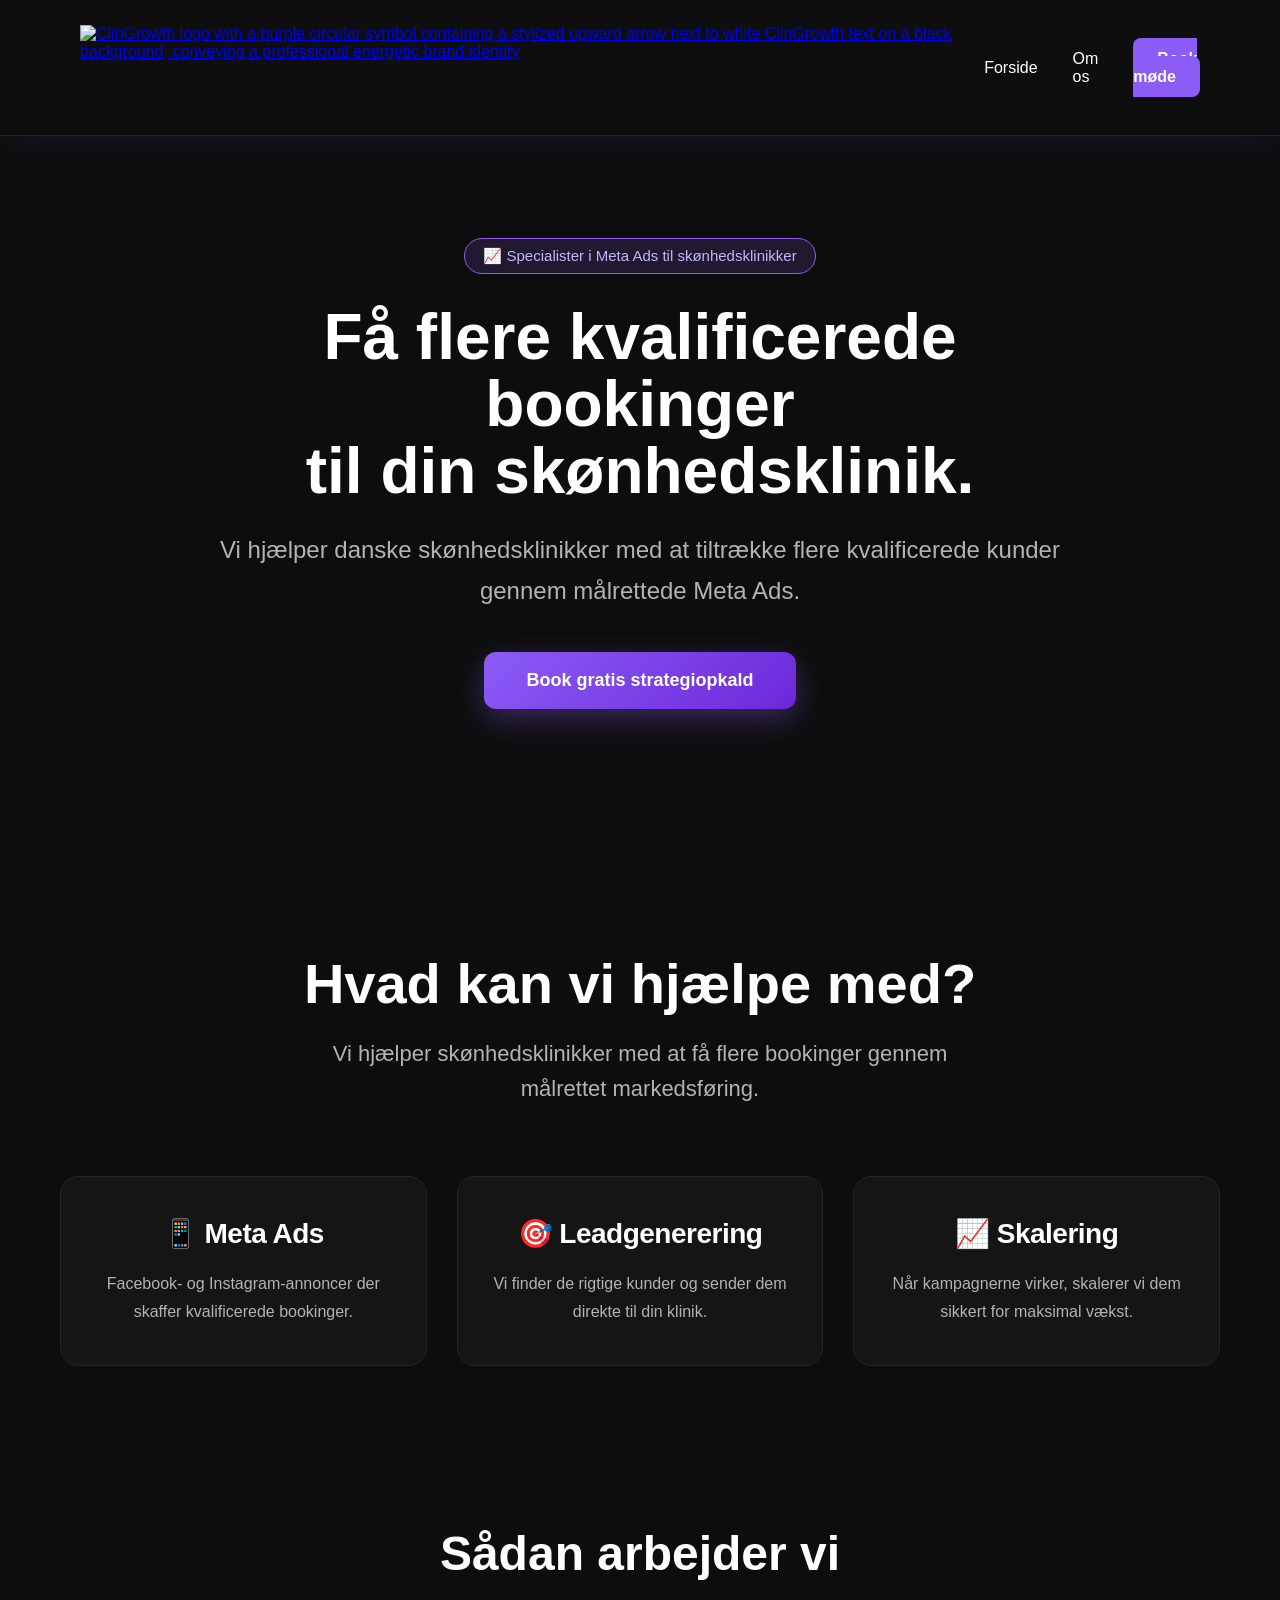
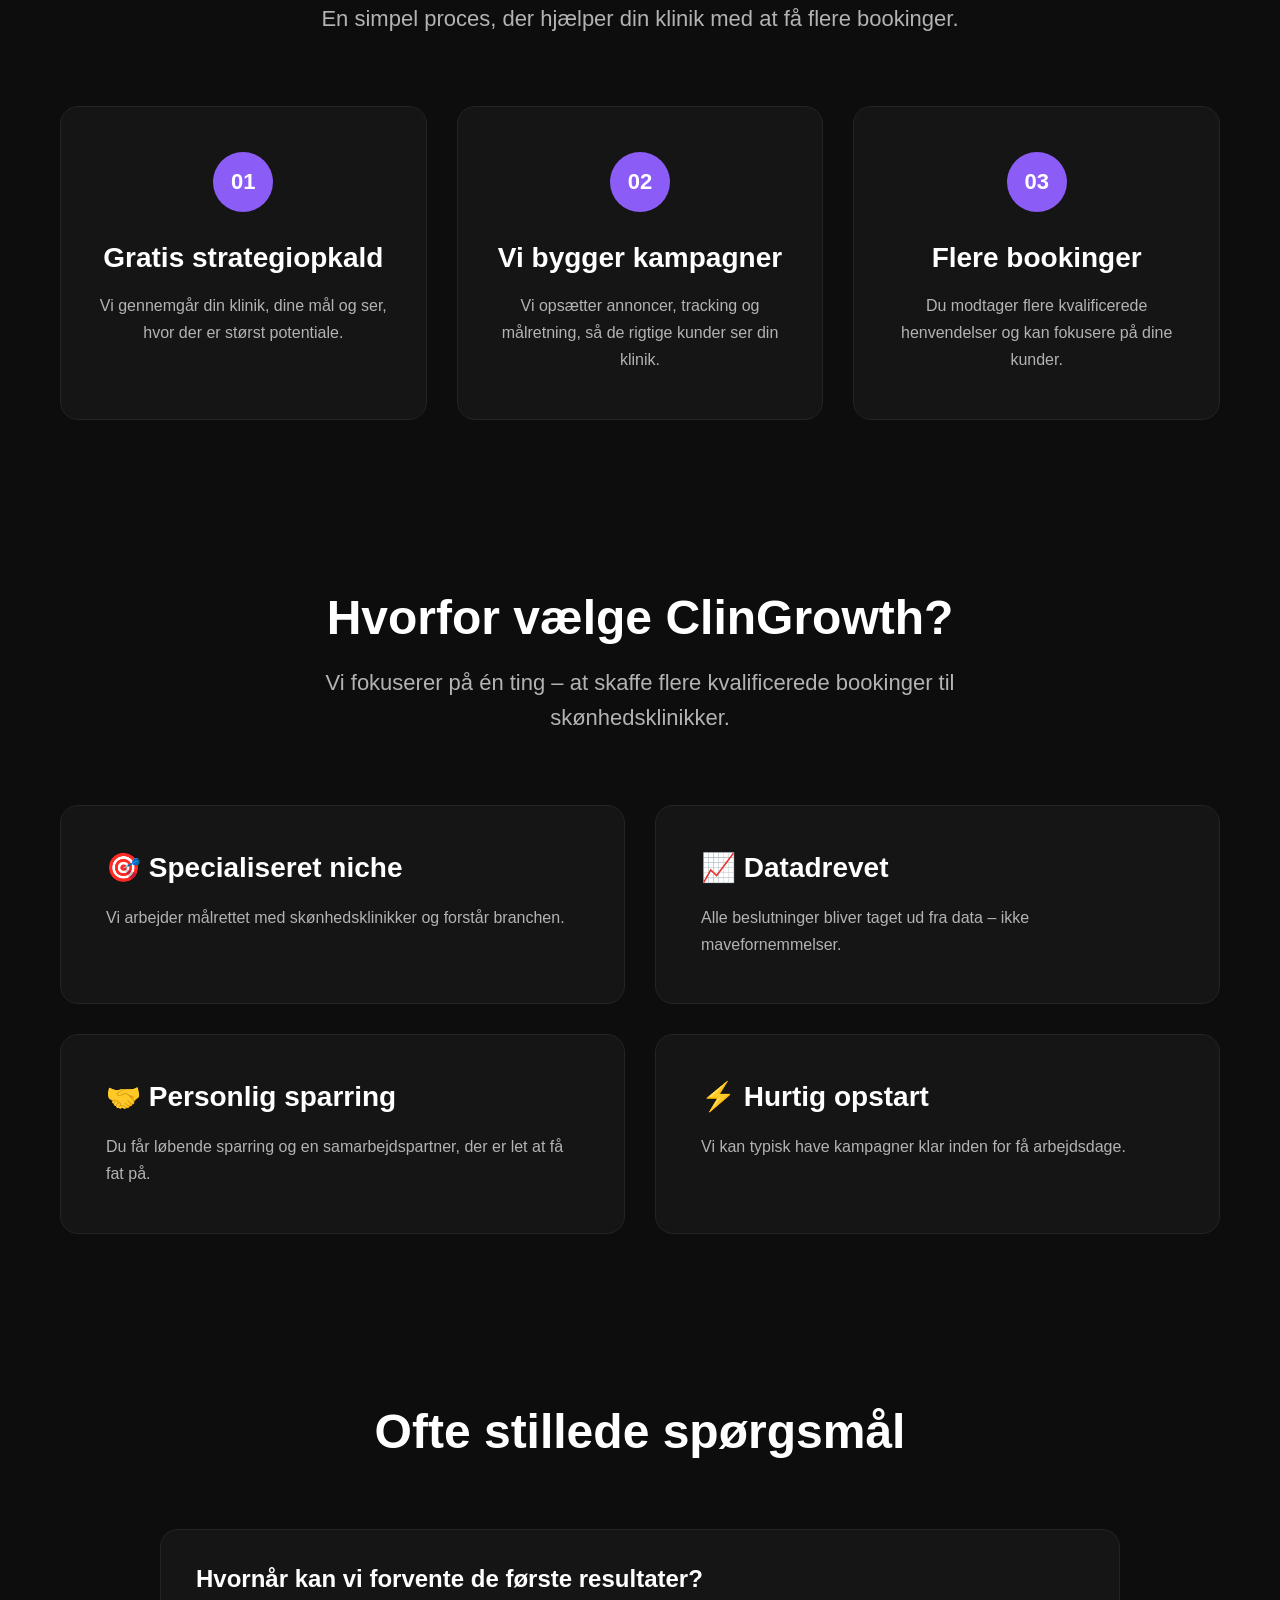
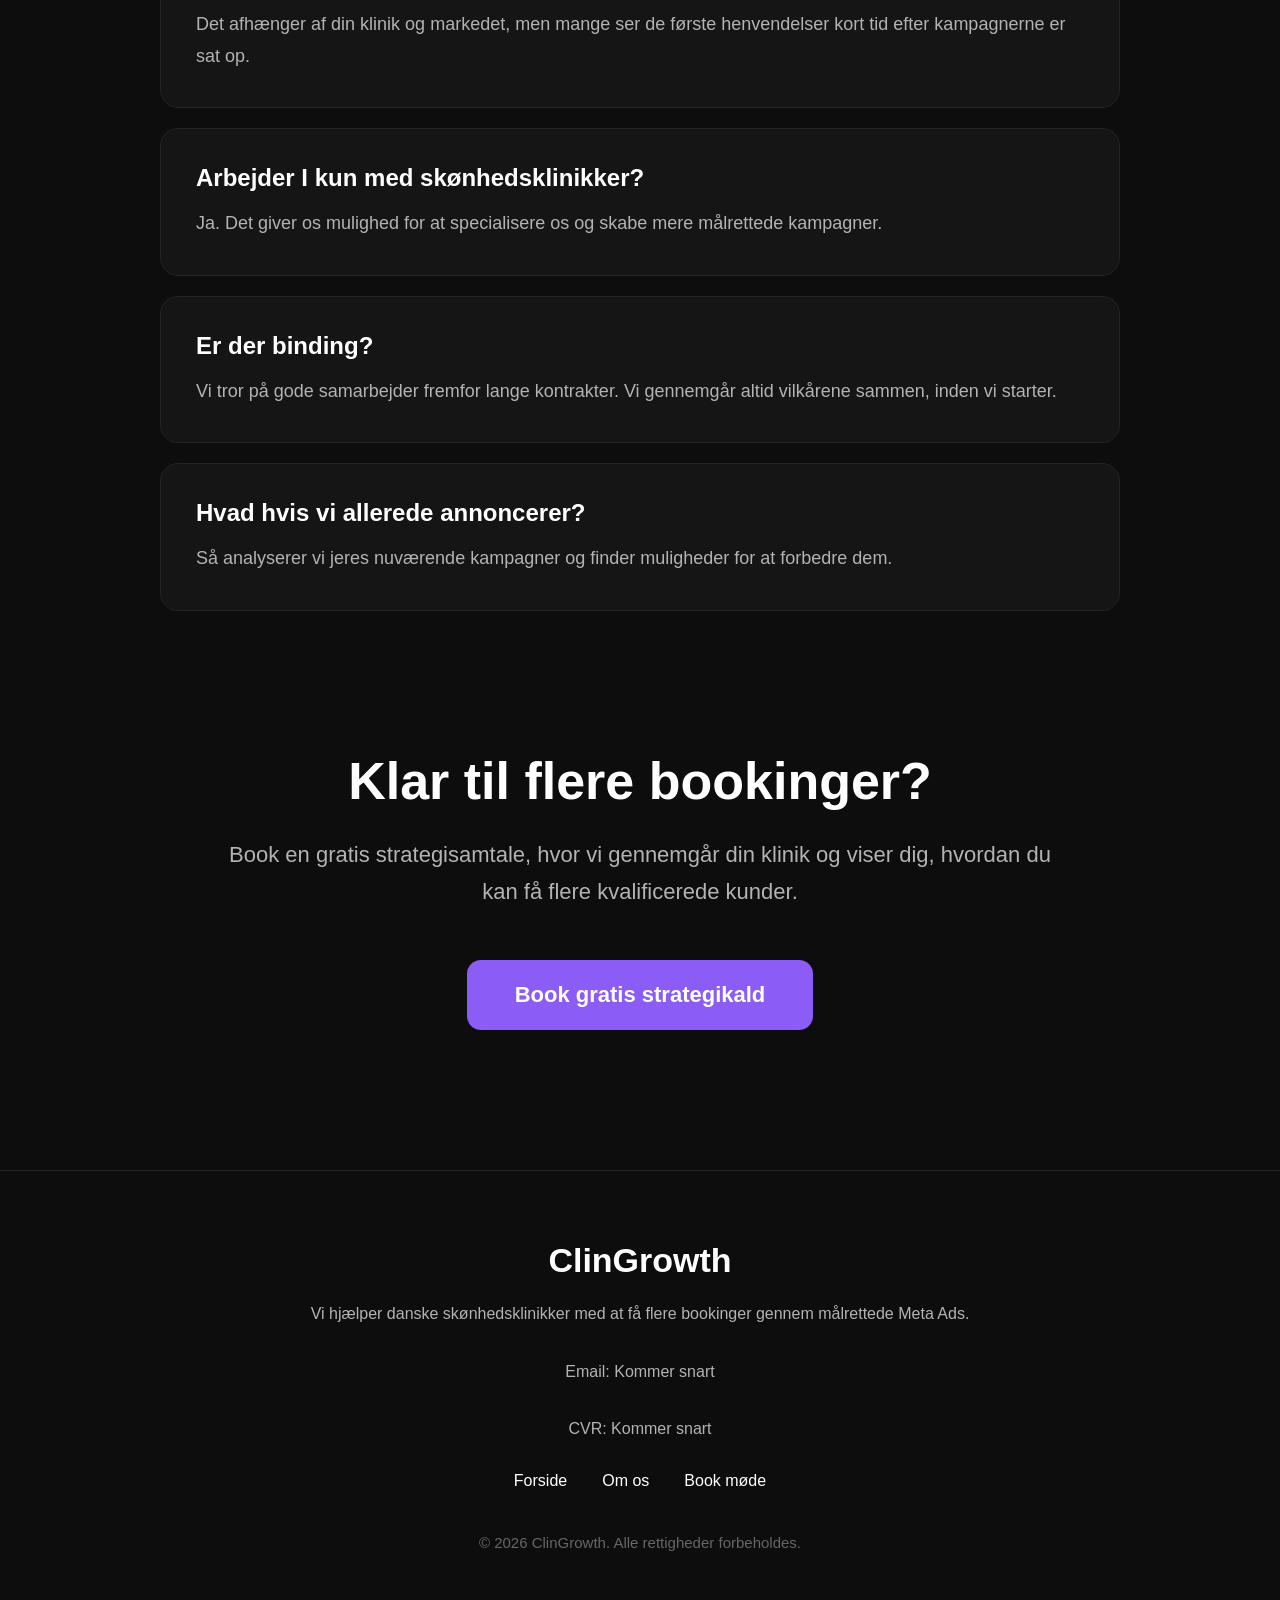
==== commit 977140b4: "logo fix" ====
--- a/index.html
+++ b/index.html
@@ -14,7 +14,7 @@
 <header>
     <nav class="navbar">
         <a href="index.html" class="logo">
-     <img src="images/logo.png" alt="ClinGrowth Logo">
+     <img src="images/logo.png" alt="ClinGrowth logo with a purple circular symbol containing a stylized upward arrow next to white ClinGrowth text on a black background, conveying a professional energetic brand identity">
      </a>
 
         <ul class="nav-links">
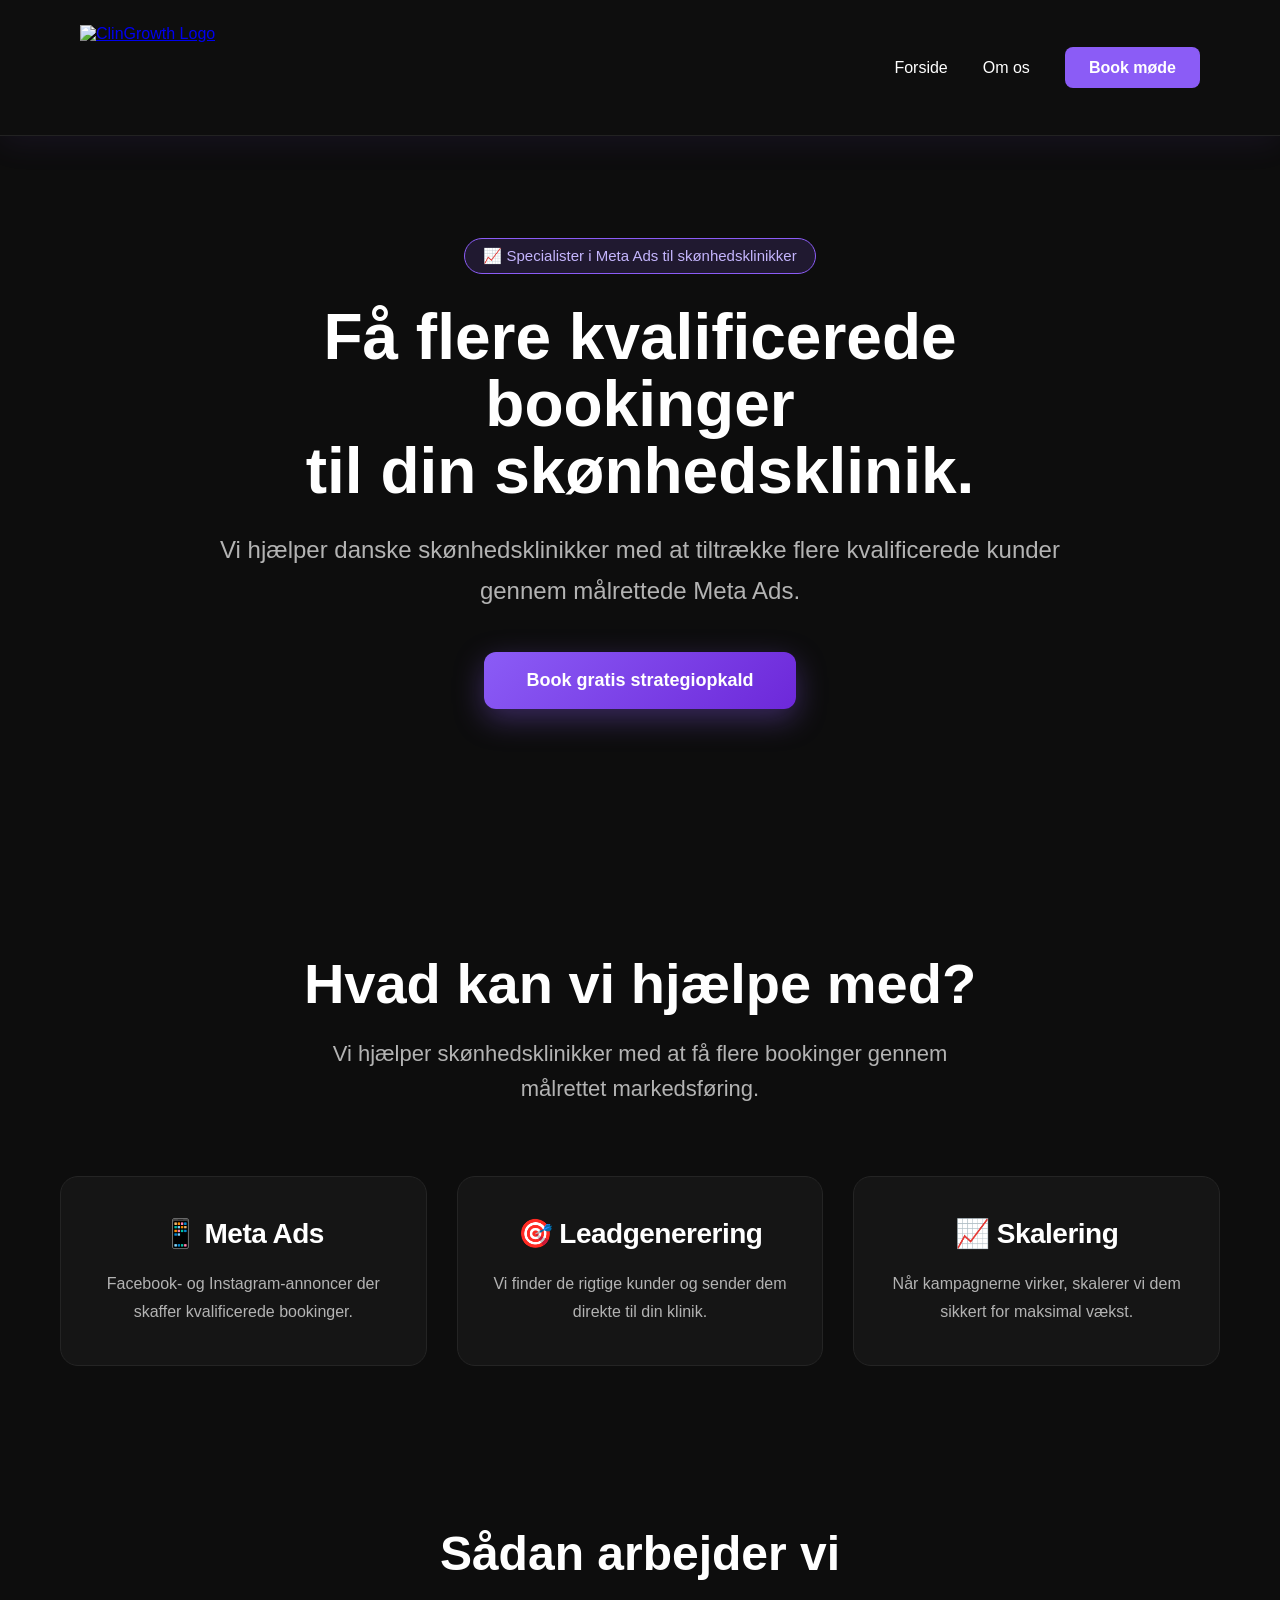
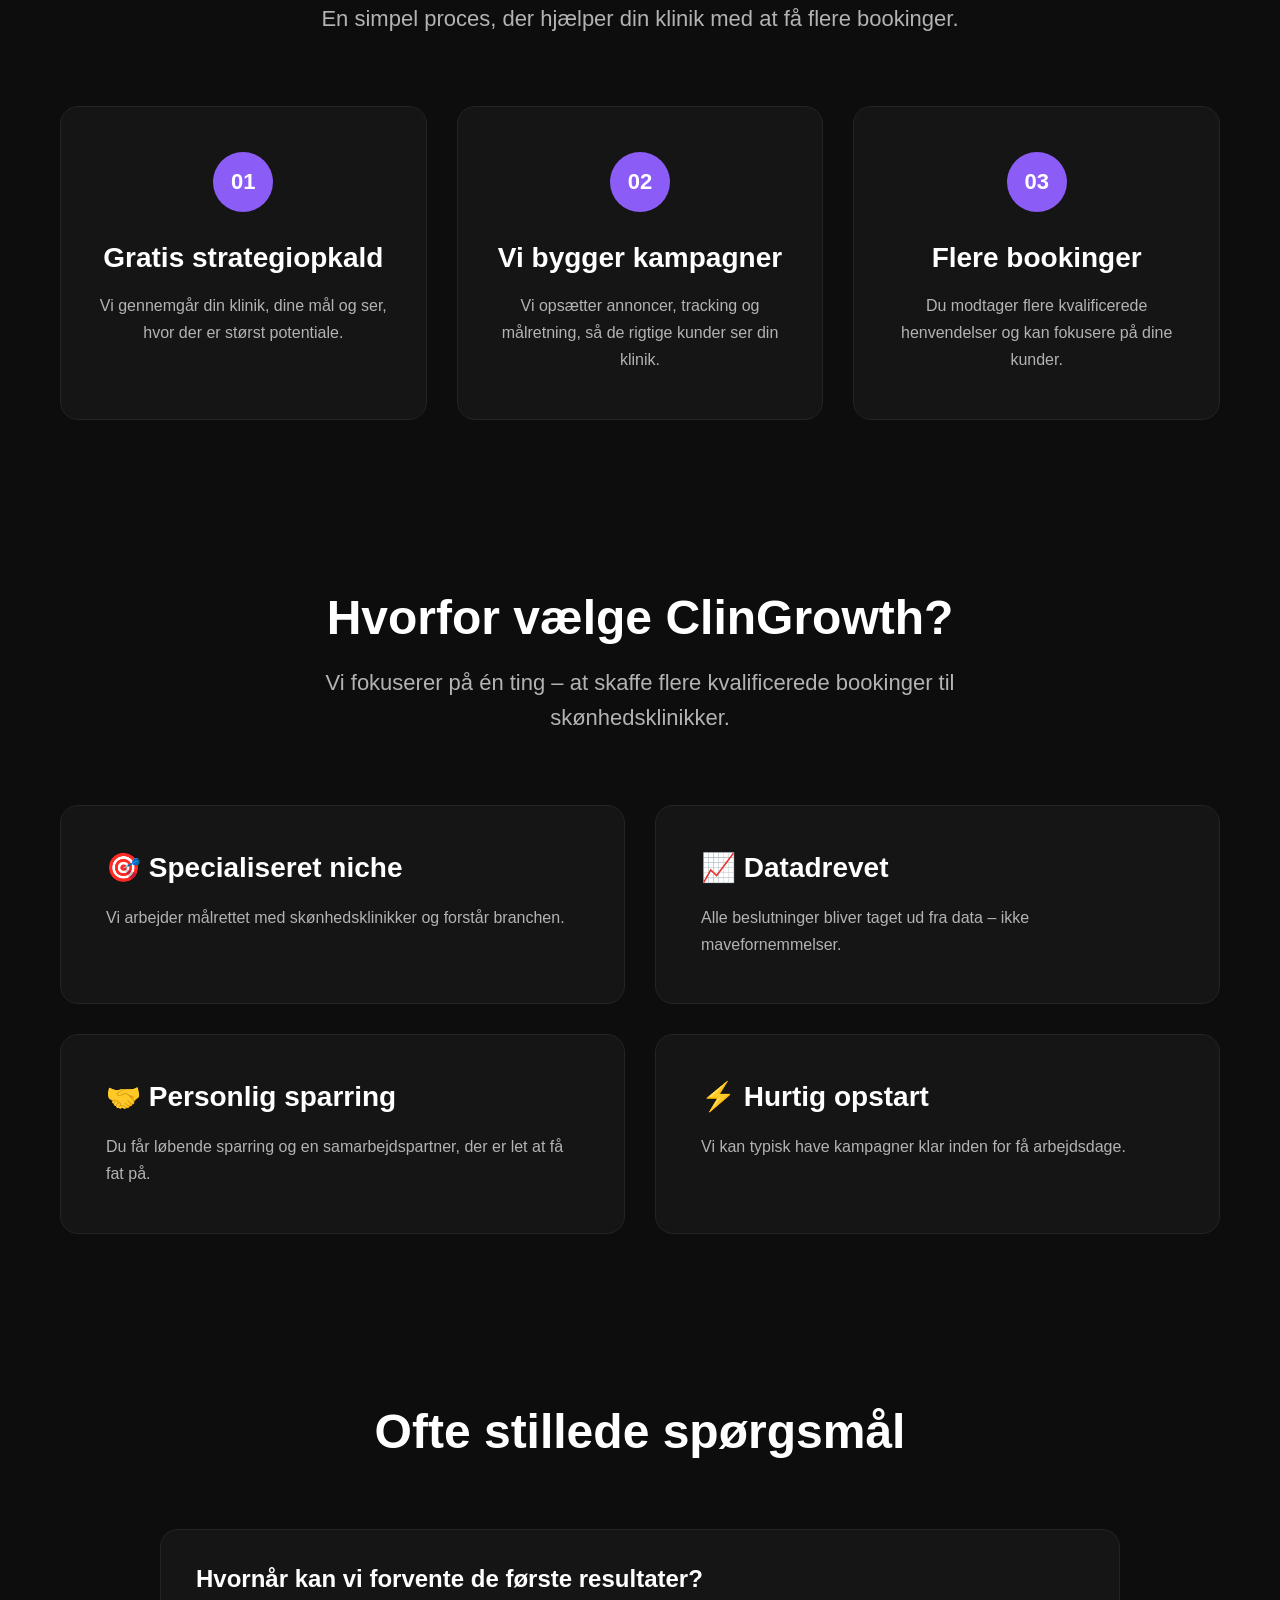
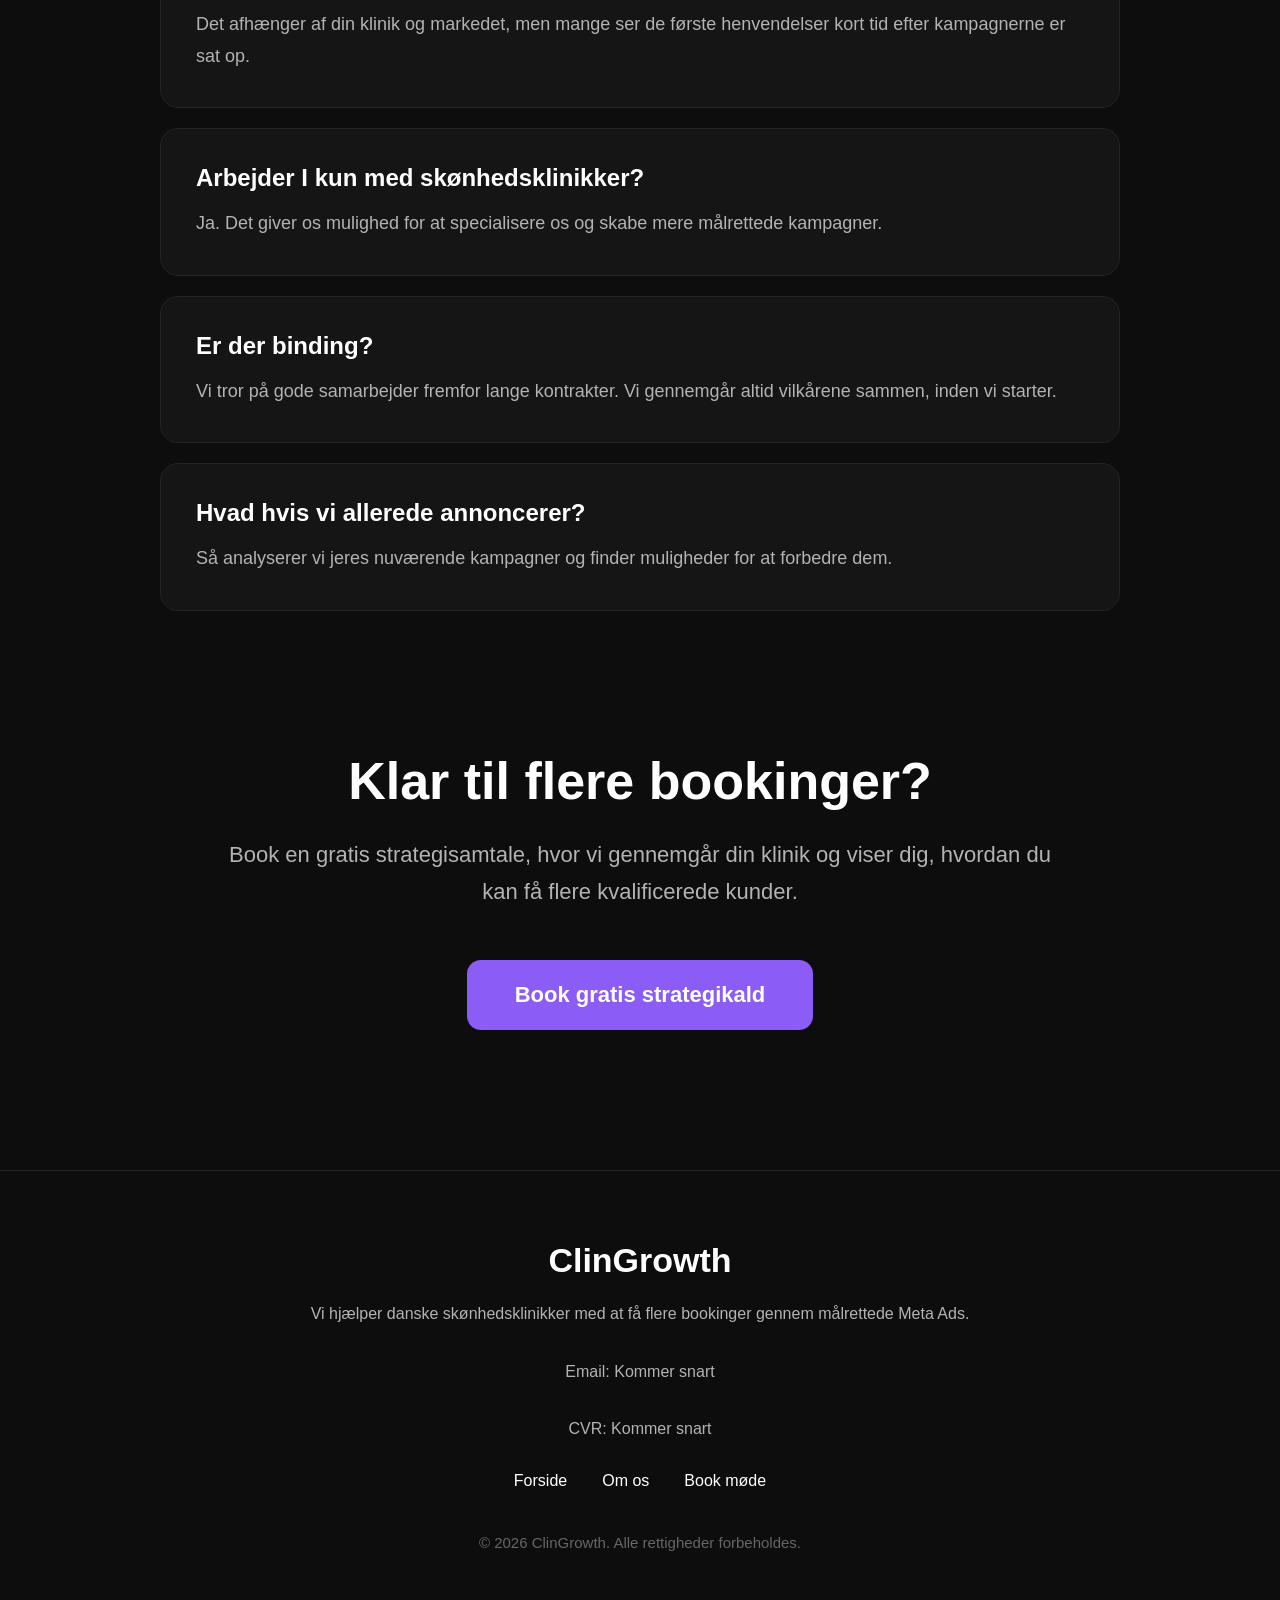
==== commit 9a8ab9d0: "Update index.html" ====
--- a/index.html
+++ b/index.html
@@ -14,9 +14,7 @@
 <header>
     <nav class="navbar">
         <a href="index.html" class="logo">
-     <img src="images/logo.png" alt="ClinGrowth logo with a purple circular symbol containing a stylized upward arrow next to white ClinGrowth text on a black background, conveying a professional energetic brand identity">
-     </a>
-
+            <img src="images/logo.png" alt="ClinGrowth Logo">
         <ul class="nav-links">
             <li><a href="index.html">Forside</a></li>
             <li><a href="about.html">Om os</a></li>
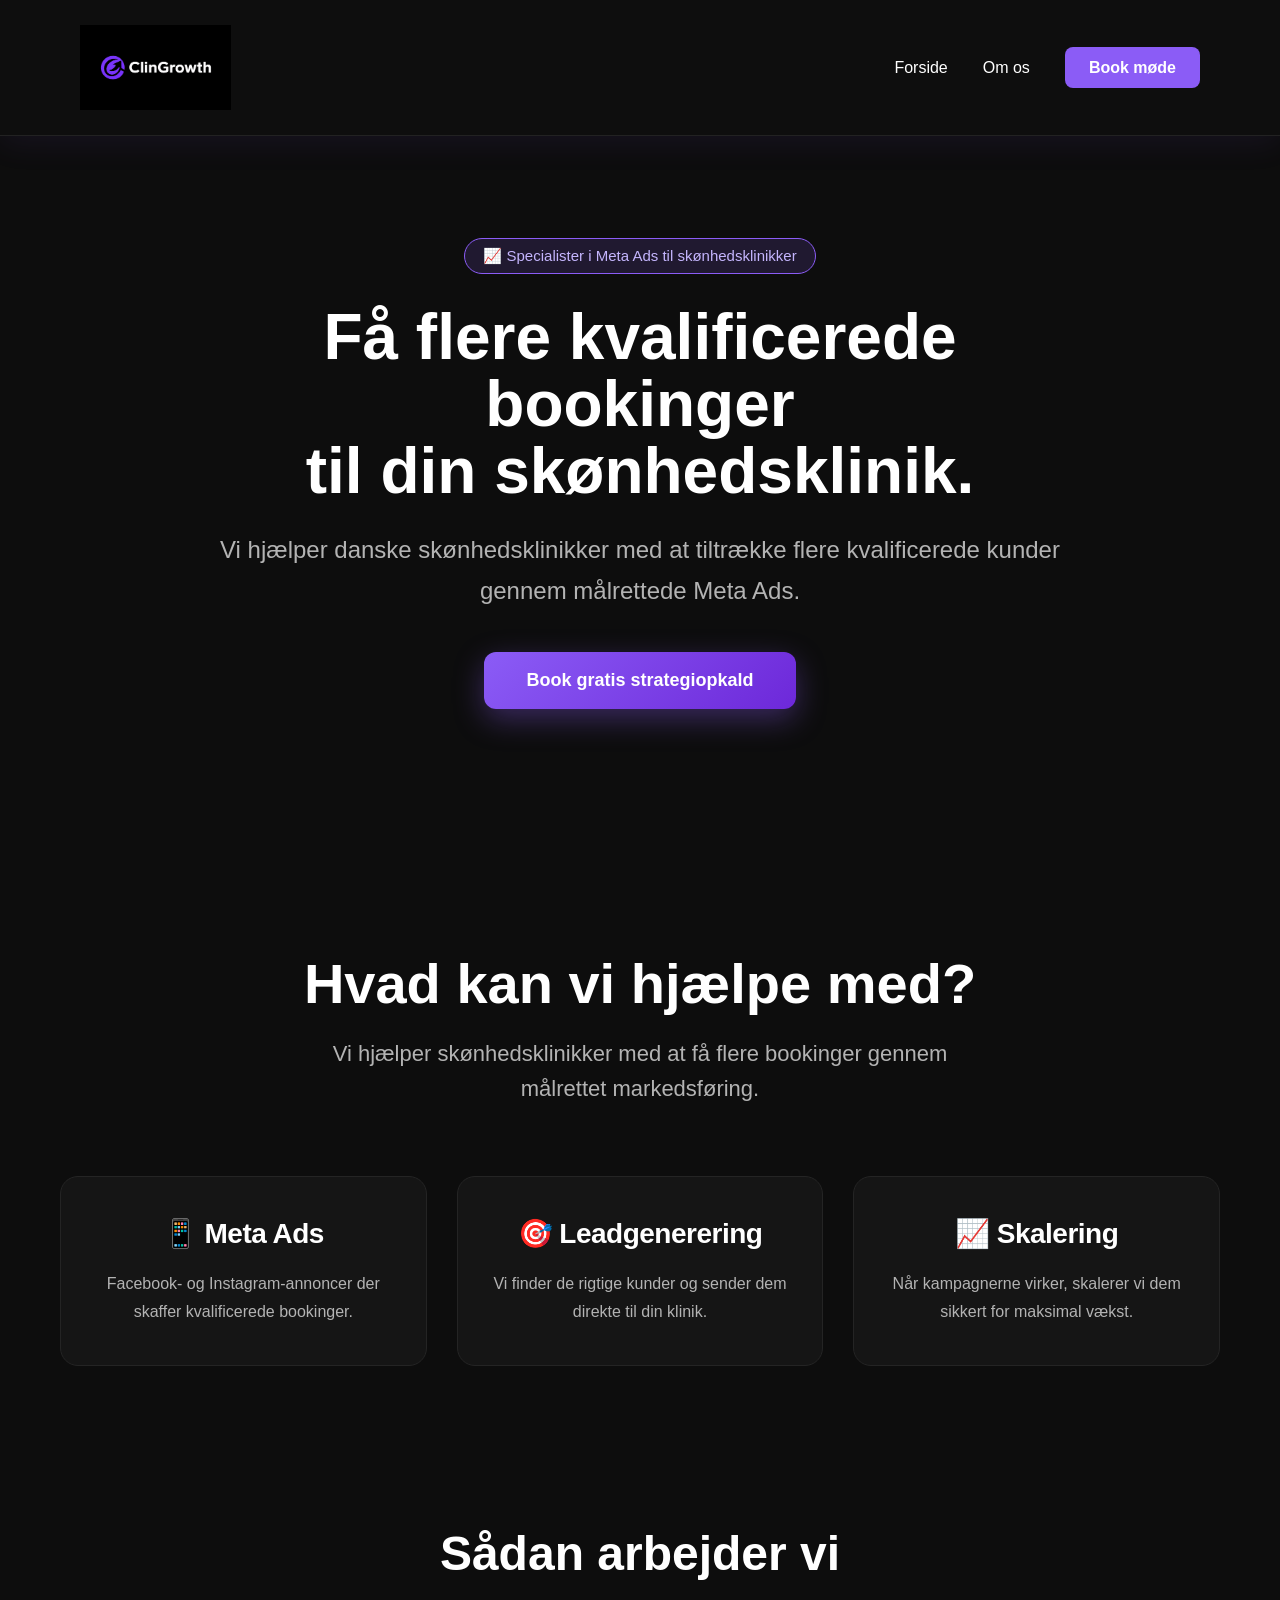
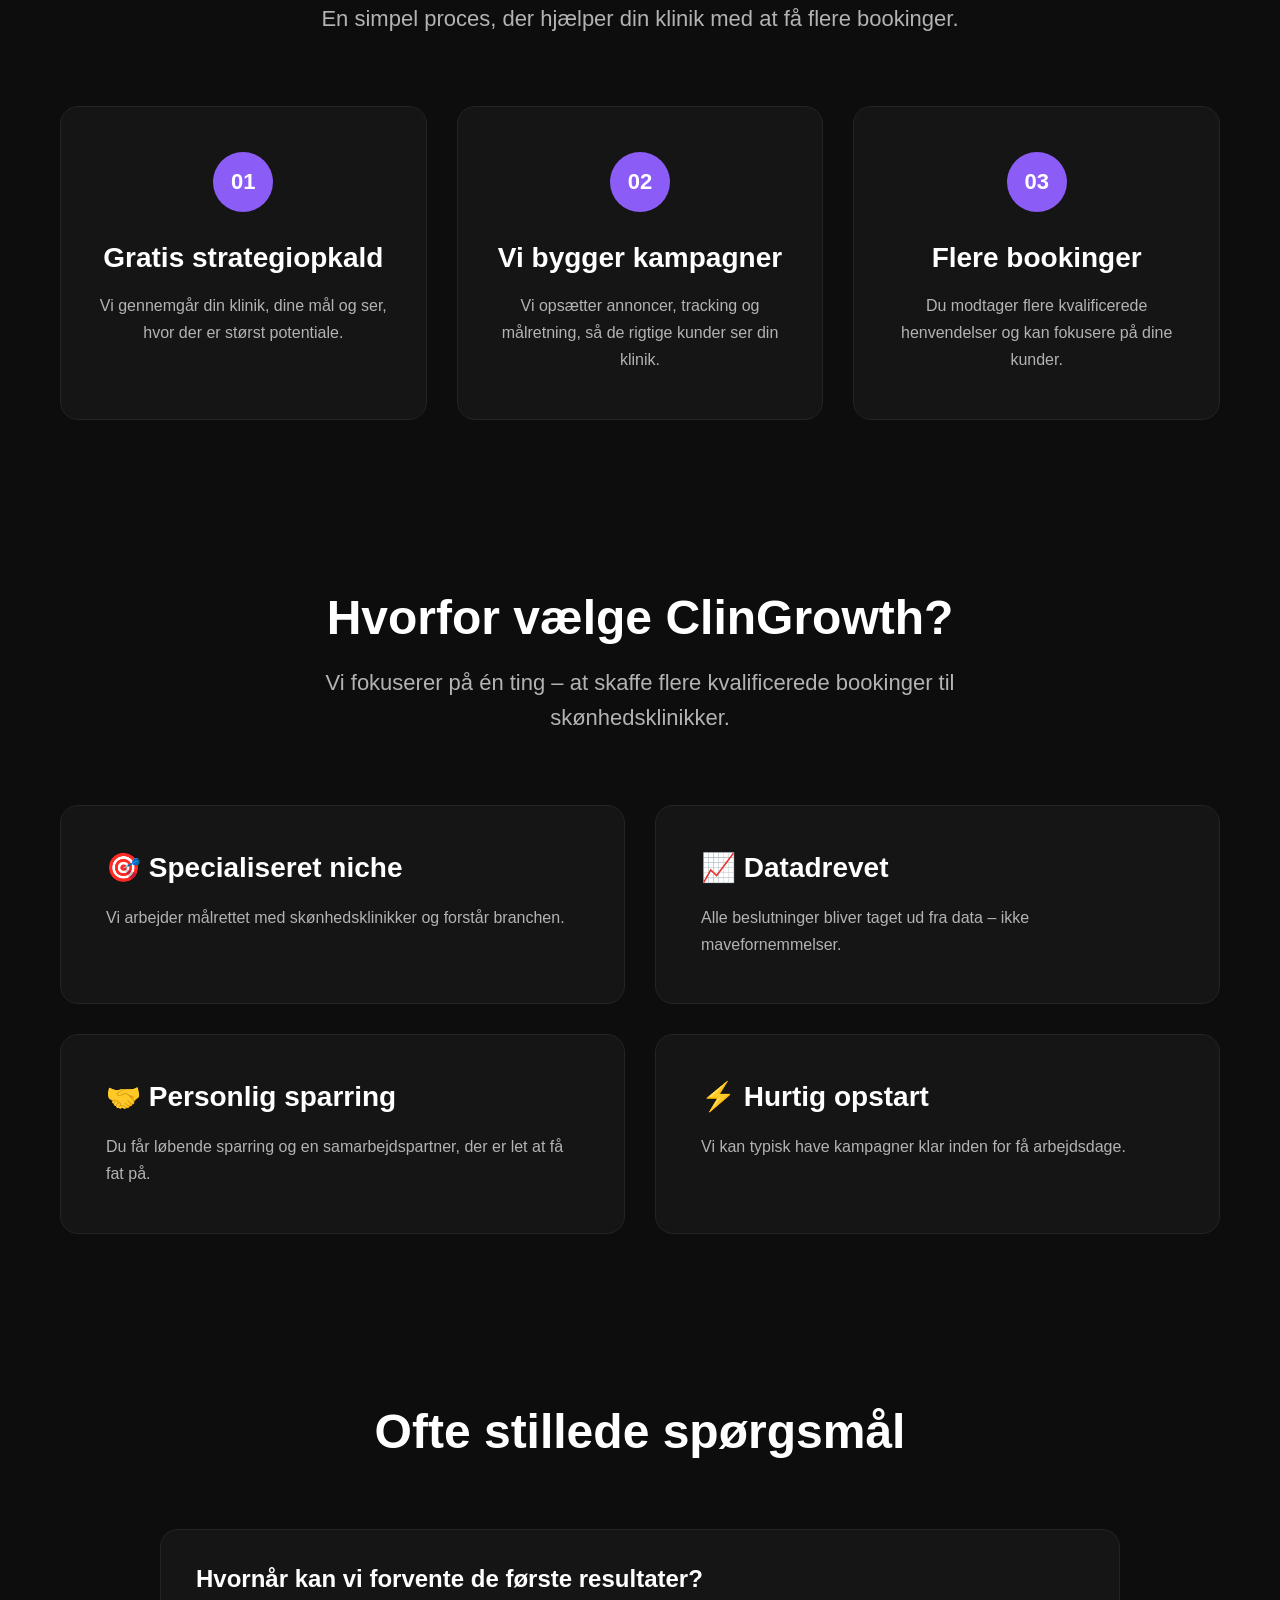
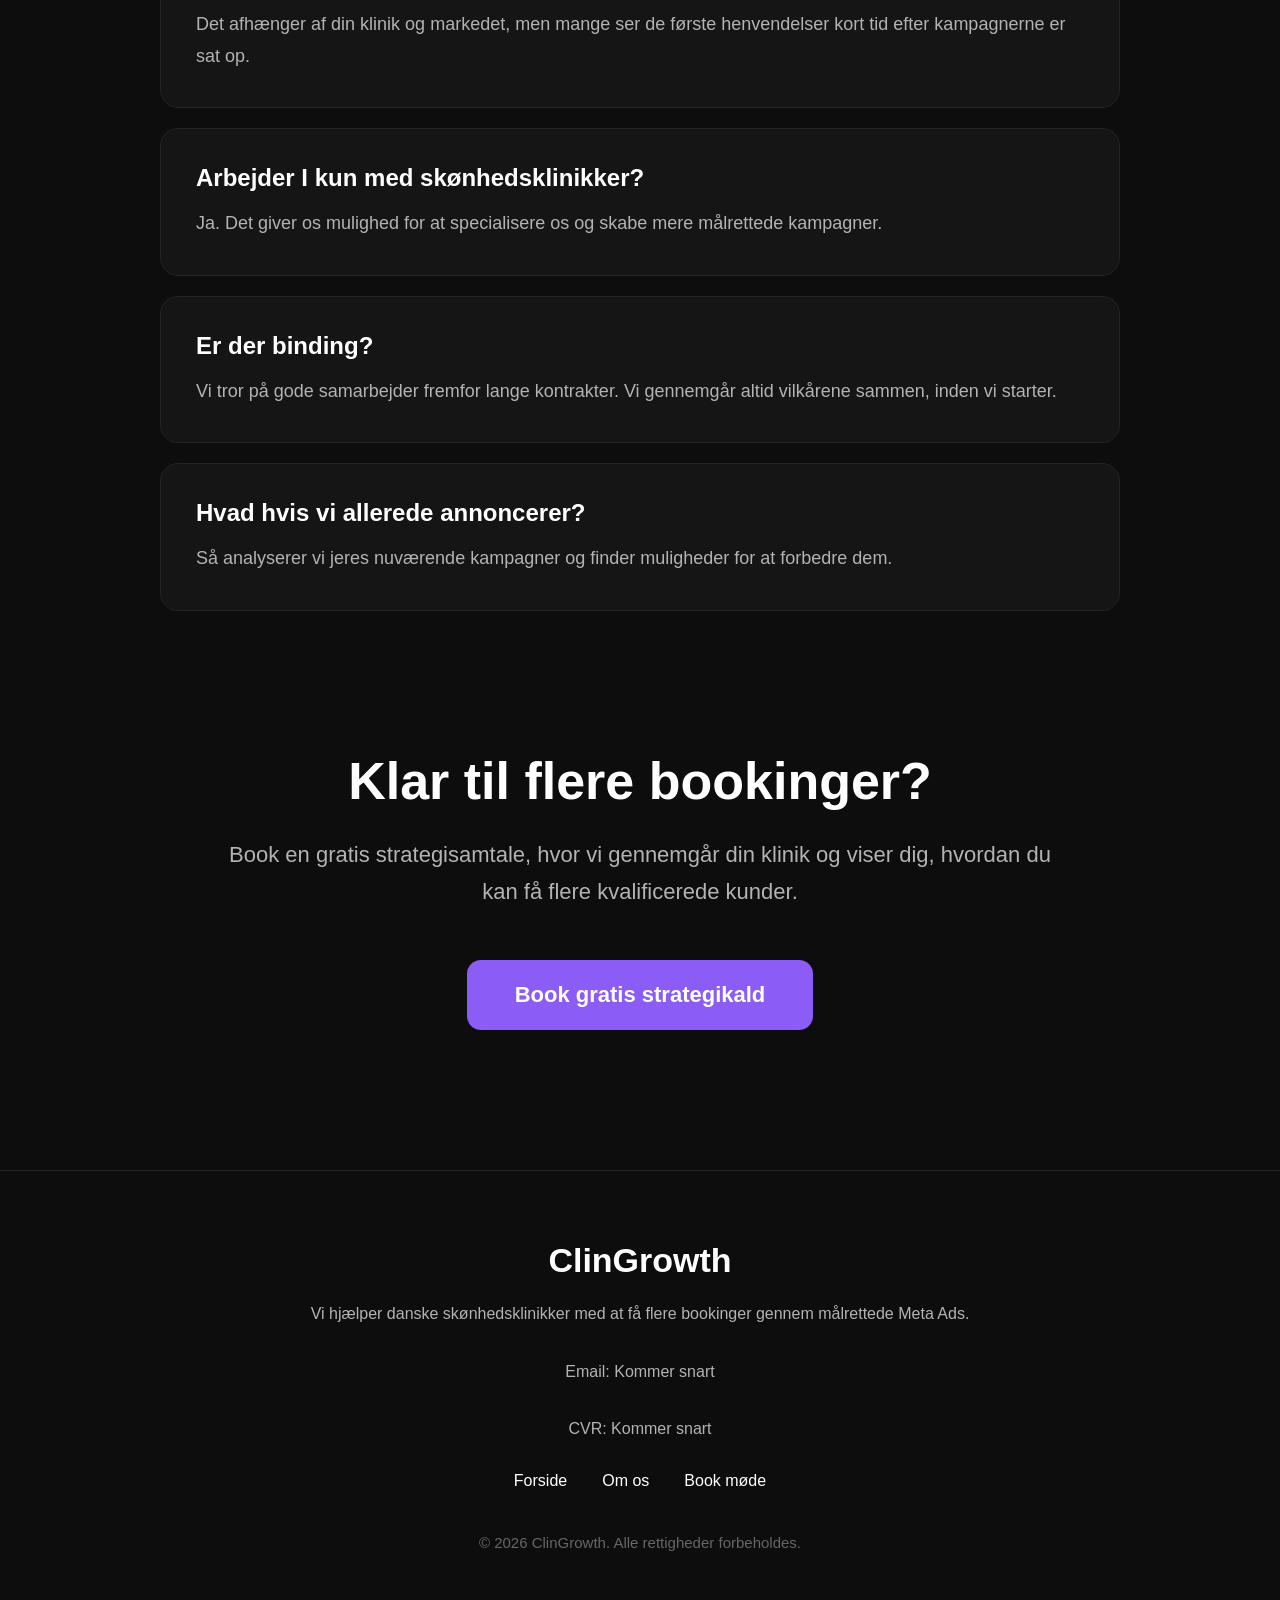
==== commit be2f9b2e: "Update index.html" ====
--- a/index.html
+++ b/index.html
@@ -14,7 +14,7 @@
 <header>
     <nav class="navbar">
         <a href="index.html" class="logo">
-            <img src="images/logo.png" alt="ClinGrowth Logo">
+            <img src="images/Logo.png" alt="ClinGrowth Logo">
         <ul class="nav-links">
             <li><a href="index.html">Forside</a></li>
             <li><a href="about.html">Om os</a></li>
